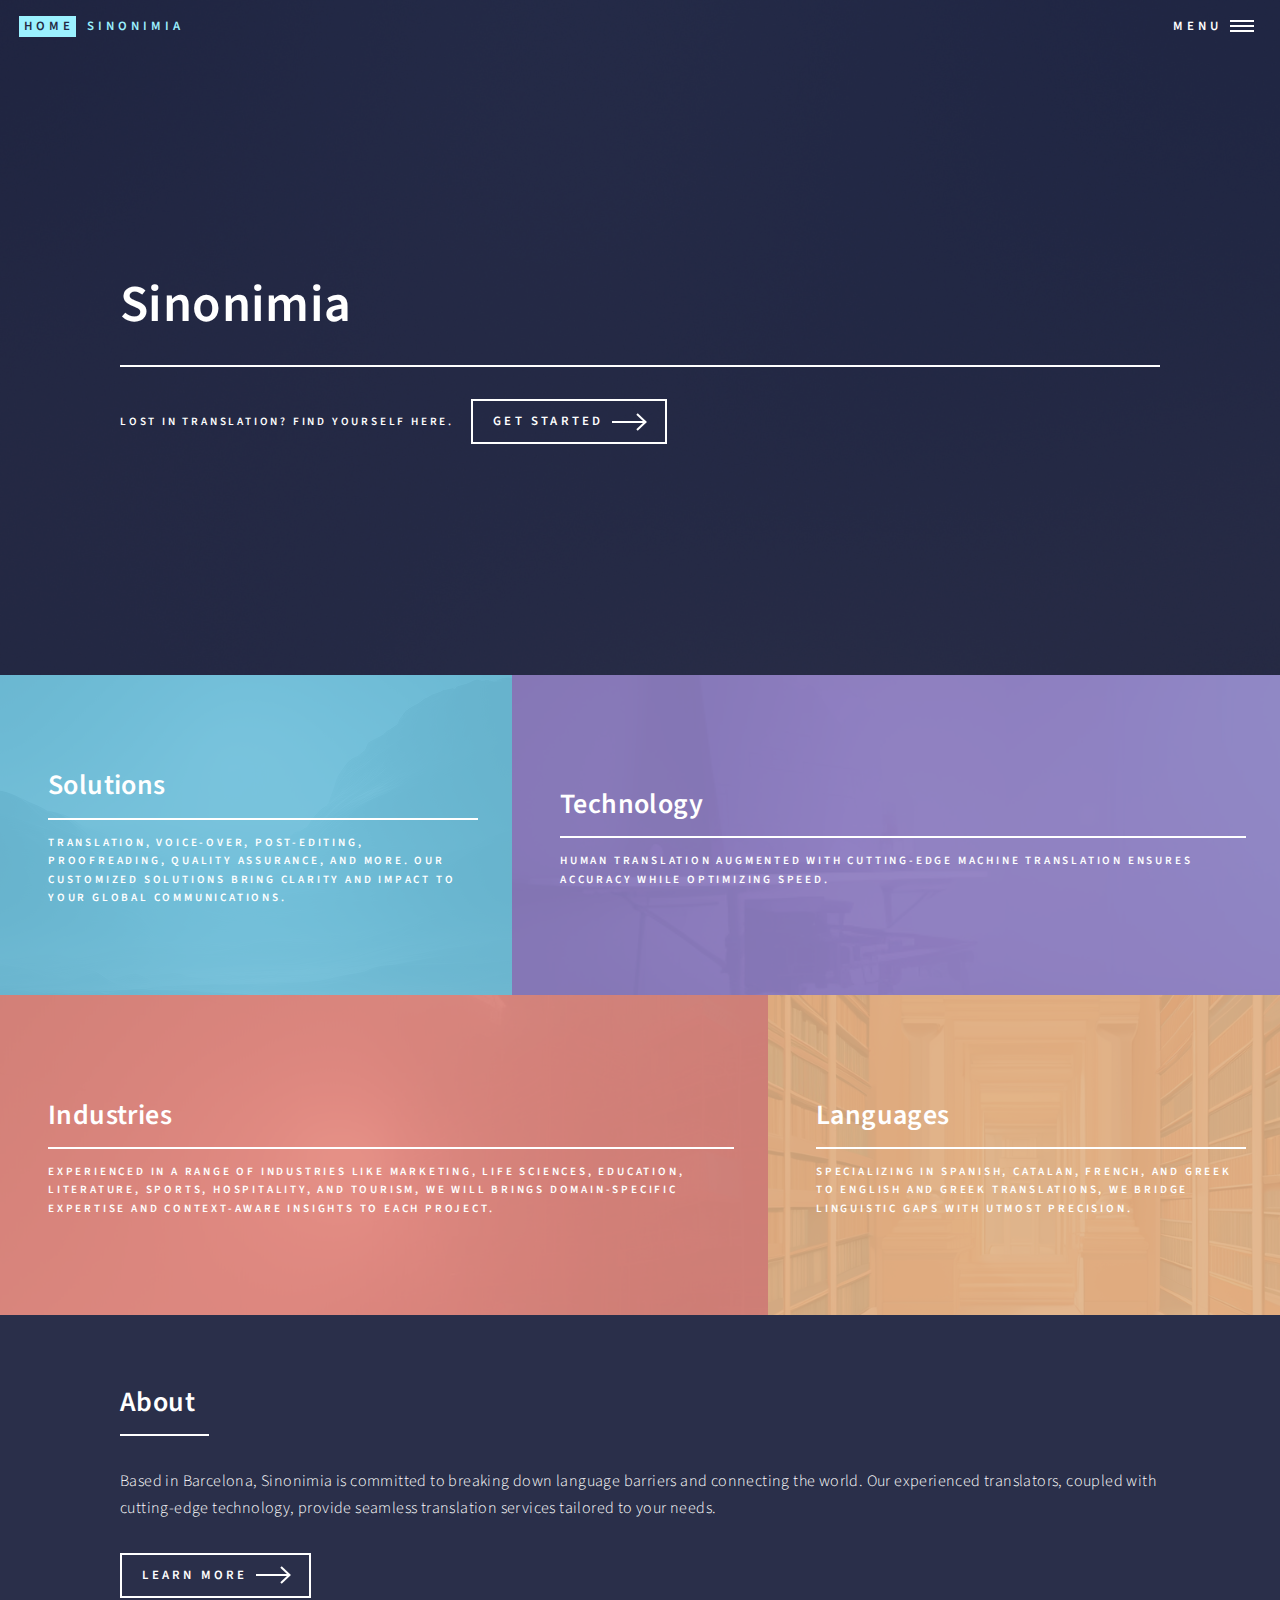
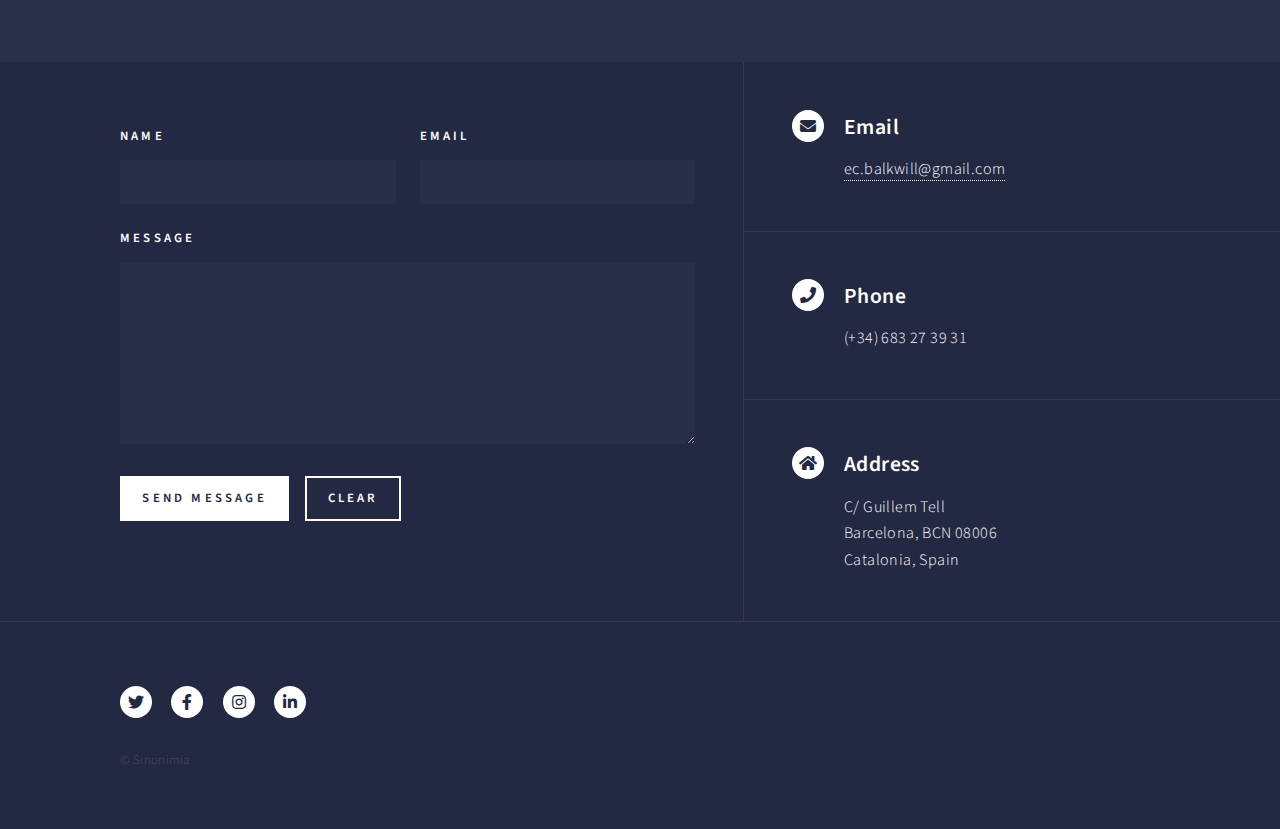
==== index.html @ f6725b4a "first commit" ====
<!DOCTYPE HTML>
<!--
	Forty by HTML5 UP
	html5up.net | @ajlkn
	Free for personal and commercial use under the CCA 3.0 license (html5up.net/license)
-->
<html>
	<head>
		<title>Sinonimia</title>
		<link rel="shortcut icon" href="images/icon.ico">
		<meta charset="utf-8" />
		<meta name="viewport" content="width=device-width, initial-scale=1, user-scalable=no" />
		<link rel="stylesheet" href="assets/css/main.css" />
		<noscript><link rel="stylesheet" href="assets/css/noscript.css" /></noscript>
	</head>
	<body class="is-preload">

		<!-- Wrapper -->
			<div id="wrapper">

				<!-- Header -->
					<header id="header" class="alt">
						<a href="index.html" class="logo"><strong>HOME</strong> <span>Sinonimia</span></a>
						<nav>
							<a href="#menu">Menu</a>
						</nav>
					</header>

				<!-- Menu -->
				<nav id="menu">
					<ul class="links">
						<li><a href="index.html">Home</a></li>
						<li><a href="landing.html">About</a></li>
						<li><a href="generic.html">Requests</a></li>
					<!--	<li><a href="elements.html">Elements</a></li>
					</ul>
					<ul class="actions stacked">
						<li><a href="#" class="button primary fit">Get Started</a></li>
						<li><a href="#" class="button fit">Log In</a></li>
					</ul> -->
				</nav>

				<!-- Banner -->
					<section id="banner" class="major">
						<div class="inner">
							<header class="major">
								<h1>Sinonimia</h1>
							</header>
							<div class="content">
								<p>Lost in Translation? Find Yourself Here.</p>
								<ul class="actions">
									<li><a href="#one" class="button next scrolly">Get Started</a></li>
								</ul>
							</div>
						</div>
					</section>

				<!-- Main -->
					<div id="main">

						<!-- One -->
							<section id="one" class="tiles">
								<article>
									<span class="image">
										<img src="images/solutions.jpg" alt="" />
									</span>
									<header class="major">
										<h3><a href="landing.html" class="link">Solutions</a></h3>
										<p>Translation, Voice-over, Post-editing, proofreading, quality assurance, and more. Our customized solutions bring clarity and impact to your global communications.</p>
									</header>
								</article>
								<article>
									<span class="image">
										<img src="images/technology.jpg" alt="" />
									</span>
									<header class="major">
										<h3><a href="landing.html" class="link">Technology</a></h3>
										<p>Human translation augmented with cutting-edge machine translation ensures accuracy while optimizing speed.</p>
									</header>
								</article>
								<article>
									<span class="image">
										<img src="images/industries.jpg" alt="" />
									</span>
									<header class="major">
										<h3><a href="landing.html" class="link">Industries</a></h3>
										<p>Experienced in a range of industries like marketing, life sciences, education, literature, sports, hospitality, and tourism, we will brings domain-specific expertise and context-aware insights to each project.</p>
									</header>
								</article>
								<article>
									<span class="image">
										<img src="images/languages.jpg" alt="" />
									</span>
									<header class="major">
										<h3><a href="landing.html" class="link">Languages</a></h3>
										<p>Specializing in Spanish, Catalan, French, and Greek to English and Greek translations, we bridge linguistic gaps with utmost precision.</p>
									</header>
								</article>
							</section>

						<!-- Two -->
							<section id="two">
								<div class="inner">
									<header class="major">
										<h2>About</h2>
									</header>
									<p>Based in Barcelona, Sinonimia is committed to breaking down language barriers and connecting the world. Our experienced translators, coupled with cutting-edge technology, provide seamless translation services tailored to your needs.</p>
									<ul class="actions">
										<li><a href="landing.html" class="button next">Learn more</a></li>
									</ul>
								</div>
							</section>

					</div>

				<!-- Contact -->
				
					<section id="contact">
						<div class="inner">
							<section>
								<form method="post" action="#", id="contactForm">
									<div class="fields">
										<div class="field half">
											<label for="name">Name</label>
											<input type="text" name="name" id="name" />
										</div>
										<div class="field half">
											<label for="email">Email</label>
											<input type="text" name="email" id="email" />
										</div>
										<div class="field">
											<label for="message">Message</label>
											<textarea name="message" id="message" rows="6"></textarea>
										</div>
									</div>
									<ul class="actions">
										<li><input type="submit" value="Send Message" class="primary" /></li>
										<li><input type="reset" value="Clear" /></li>
									</ul>
								</form>
							</section>
							<section class="split">
								<section>
									<div class="contact-method">
										<span class="icon solid alt fa-envelope"></span>
										<h3>Email</h3>
										<a href="#">ec.balkwill@gmail.com</a>
									</div>
								</section>
								<section>
									<div class="contact-method">
										<span class="icon solid alt fa-phone"></span>
										<h3>Phone</h3>
										<span>(+34) 683 27 39 31</span>
									</div>
								</section>
								<section>
									<div class="contact-method">
										<span class="icon solid alt fa-home"></span>
										<h3>Address</h3>
										<span>C/ Guillem Tell<br />
										Barcelona, BCN 08006<br />
										Catalonia, Spain</span>
									</div>
								</section>
							</section>
						</div>
					</section>

				<!-- Footer -->
					<footer id="footer">
						<div class="inner">
							<ul class="icons">
								<li><a href="https://twitter.com/SinonimiaGlobal" class="icon brands alt fa-twitter"><span class="label">Twitter</span></a></li>
								<li><a href="#" class="icon brands alt fa-facebook-f"><span class="label">Facebook</span></a></li>
								<li><a href="#" class="icon brands alt fa-instagram"><span class="label">Instagram</span></a></li>
								<li><a href="https://www.linkedin.com/company/sinonimia/" class="icon brands alt fa-linkedin-in"><span class="label">LinkedIn</span></a></li>
							</ul>
							<ul class="copyright">
								<li>&copy; Sinonimia</li>
							</ul>
						</div>
					</footer>

			</div>

		<!-- Scripts -->
			<script src="assets/js/jquery.min.js"></script>
			<script src="assets/js/jquery.scrolly.min.js"></script>
			<script src="assets/js/jquery.scrollex.min.js"></script>
			<script src="assets/js/browser.min.js"></script>
			<script src="assets/js/breakpoints.min.js"></script>
			<script src="assets/js/util.js"></script>
			<script src="assets/js/main.js"></script>
			<script>
				$(document).ready(function() {
					$('#contactForm').submit(function(e) {
						e.preventDefault();  // Prevent the form from actually submitting
						var name = $('#name').val();
						var email = $('#email').val();
						var message = $('#message').val();
						var mailtoLink = `mailto:your-email@example.com?subject=Message from ${name}&body=${message}`;
						window.location.href = mailtoLink;
					});
				});
			</script>
	</body>
</html>
---- assets/css/main.css ----
@import url(fontawesome-all.min.css);
@import url("https://fonts.googleapis.com/css?family=Source+Sans+Pro:300,300italic,600,600italic");

/*
	Forty by HTML5 UP
	html5up.net | @ajlkn
	Free for personal and commercial use under the CCA 3.0 license (html5up.net/license)
*/

html, body, div, span, applet, object,
iframe, h1, h2, h3, h4, h5, h6, p, blockquote,
pre, a, abbr, acronym, address, big, cite,
code, del, dfn, em, img, ins, kbd, q, s, samp,
small, strike, strong, sub, sup, tt, var, b,
u, i, center, dl, dt, dd, ol, ul, li, fieldset,
form, label, legend, table, caption, tbody,
tfoot, thead, tr, th, td, article, aside,
canvas, details, embed, figure, figcaption,
footer, header, hgroup, menu, nav, output, ruby,
section, summary, time, mark, audio, video {
	margin: 0;
	padding: 0;
	border: 0;
	font-size: 100%;
	font: inherit;
	vertical-align: baseline;}

article, aside, details, figcaption, figure,
footer, header, hgroup, menu, nav, section {
	display: block;}

body {
	line-height: 1;
}

ol, ul {
	list-style: none;
}

blockquote, q {
	quotes: none;
}

	blockquote:before, blockquote:after, q:before, q:after {
		content: '';
		content: none;
	}

table {
	border-collapse: collapse;
	border-spacing: 0;
}

body {
	-webkit-text-size-adjust: none;
}

mark {
	background-color: transparent;
	color: inherit;
}

input::-moz-focus-inner {
	border: 0;
	padding: 0;
}

input, select, textarea {
	-moz-appearance: none;
	-webkit-appearance: none;
	-ms-appearance: none;
	appearance: none;
}

/* Basic */

	@-ms-viewport {
		width: device-width;
	}

	body {
		-ms-overflow-style: scrollbar;
	}

	@media screen and (max-width: 480px) {

		html, body {
			min-width: 320px;
		}

	}

	html {
		box-sizing: border-box;
	}

	*, *:before, *:after {
		box-sizing: inherit;
	}

	body {
		background: #242943;
	}

		body.is-preload *, body.is-preload *:before, body.is-preload *:after {
			-moz-animation: none !important;
			-webkit-animation: none !important;
			-ms-animation: none !important;
			animation: none !important;
			-moz-transition: none !important;
			-webkit-transition: none !important;
			-ms-transition: none !important;
			transition: none !important;
		}

/* Type */

	body, input, select, textarea {
		color: #ffffff;
		font-family: "Source Sans Pro", Helvetica, sans-serif;
		font-size: 17pt;
		font-weight: 300;
		letter-spacing: 0.025em;
		line-height: 1.65;
	}

		@media screen and (max-width: 1680px) {

			body, input, select, textarea {
				font-size: 14pt;
			}

		}

		@media screen and (max-width: 1280px) {

			body, input, select, textarea {
				font-size: 12pt;
			}

		}

		@media screen and (max-width: 360px) {

			body, input, select, textarea {
				font-size: 11pt;
			}

		}

	a {
		-moz-transition: color 0.2s ease-in-out, border-bottom-color 0.2s ease-in-out;
		-webkit-transition: color 0.2s ease-in-out, border-bottom-color 0.2s ease-in-out;
		-ms-transition: color 0.2s ease-in-out, border-bottom-color 0.2s ease-in-out;
		transition: color 0.2s ease-in-out, border-bottom-color 0.2s ease-in-out;
		border-bottom: dotted 1px;
		color: inherit;
		text-decoration: none;
	}

		a:hover {
			border-bottom-color: transparent;
			color: #9bf1ff !important;
		}

		a:active {
			color: #53e3fb !important;
		}

	strong, b {
		color: #ffffff;
		font-weight: 600;
	}

	em, i {
		font-style: italic;
	}

	p {
		margin: 0 0 2em 0;
	}

	h1, h2, h3, h4, h5, h6 {
		color: #ffffff;
		font-weight: 600;
		line-height: 1.65;
		margin: 0 0 1em 0;
	}

		h1 a, h2 a, h3 a, h4 a, h5 a, h6 a {
			color: inherit;
			border-bottom: 0;
		}

	h1 {
		font-size: 2.5em;
	}

	h2 {
		font-size: 1.75em;
	}

	h3 {
		font-size: 1.35em;
	}

	h4 {
		font-size: 1.1em;
	}

	h5 {
		font-size: 0.9em;
	}

	h6 {
		font-size: 0.7em;
	}

	@media screen and (max-width: 736px) {

		h1 {
			font-size: 2em;
		}

		h2 {
			font-size: 1.5em;
		}

		h3 {
			font-size: 1.25em;
		}

	}

	sub {
		font-size: 0.8em;
		position: relative;
		top: 0.5em;
	}

	sup {
		font-size: 0.8em;
		position: relative;
		top: -0.5em;
	}

	blockquote {
		border-left: solid 4px rgba(212, 212, 255, 0.1);
		font-style: italic;
		margin: 0 0 2em 0;
		padding: 0.5em 0 0.5em 2em;
	}

	code {
		background: rgba(212, 212, 255, 0.035);
		font-family: "Courier New", monospace;
		font-size: 0.9em;
		margin: 0 0.25em;
		padding: 0.25em 0.65em;
	}

	pre {
		-webkit-overflow-scrolling: touch;
		font-family: "Courier New", monospace;
		font-size: 0.9em;
		margin: 0 0 2em 0;
	}

		pre code {
			display: block;
			line-height: 1.75;
			padding: 1em 1.5em;
			overflow-x: auto;
		}

	hr {
		border: 0;
		border-bottom: solid 1px rgba(212, 212, 255, 0.1);
		margin: 2em 0;
	}

		hr.major {
			margin: 3em 0;
		}

	.align-left {
		text-align: left;
	}

	.align-center {
		text-align: center;
	}

	.align-right {
		text-align: right;
	}

/* Row */

	.row {
		display: flex;
		flex-wrap: wrap;
		box-sizing: border-box;
		align-items: stretch;
	}

		.row > * {
			box-sizing: border-box;
		}

		.row.gtr-uniform > * > :last-child {
			margin-bottom: 0;
		}

		.row.aln-left {
			justify-content: flex-start;
		}

		.row.aln-center {
			justify-content: center;
		}

		.row.aln-right {
			justify-content: flex-end;
		}

		.row.aln-top {
			align-items: flex-start;
		}

		.row.aln-middle {
			align-items: center;
		}

		.row.aln-bottom {
			align-items: flex-end;
		}

		.row > .imp {
			order: -1;
		}

		.row > .col-1 {
			width: 8.33333%;
		}

		.row > .off-1 {
			margin-left: 8.33333%;
		}

		.row > .col-2 {
			width: 16.66667%;
		}

		.row > .off-2 {
			margin-left: 16.66667%;
		}

		.row > .col-3 {
			width: 25%;
		}

		.row > .off-3 {
			margin-left: 25%;
		}

		.row > .col-4 {
			width: 33.33333%;
		}

		.row > .off-4 {
			margin-left: 33.33333%;
		}

		.row > .col-5 {
			width: 41.66667%;
		}

		.row > .off-5 {
			margin-left: 41.66667%;
		}

		.row > .col-6 {
			width: 50%;
		}

		.row > .off-6 {
			margin-left: 50%;
		}

		.row > .col-7 {
			width: 58.33333%;
		}

		.row > .off-7 {
			margin-left: 58.33333%;
		}

		.row > .col-8 {
			width: 66.66667%;
		}

		.row > .off-8 {
			margin-left: 66.66667%;
		}

		.row > .col-9 {
			width: 75%;
		}

		.row > .off-9 {
			margin-left: 75%;
		}

		.row > .col-10 {
			width: 83.33333%;
		}

		.row > .off-10 {
			margin-left: 83.33333%;
		}

		.row > .col-11 {
			width: 91.66667%;
		}

		.row > .off-11 {
			margin-left: 91.66667%;
		}

		.row > .col-12 {
			width: 100%;
		}

		.row > .off-12 {
			margin-left: 100%;
		}

		.row.gtr-0 {
			margin-top: 0;
			margin-left: 0em;
		}

			.row.gtr-0 > * {
				padding: 0 0 0 0em;
			}

			.row.gtr-0.gtr-uniform {
				margin-top: 0em;
			}

				.row.gtr-0.gtr-uniform > * {
					padding-top: 0em;
				}

		.row.gtr-25 {
			margin-top: 0;
			margin-left: -0.5em;
		}

			.row.gtr-25 > * {
				padding: 0 0 0 0.5em;
			}

			.row.gtr-25.gtr-uniform {
				margin-top: -0.5em;
			}

				.row.gtr-25.gtr-uniform > * {
					padding-top: 0.5em;
				}

		.row.gtr-50 {
			margin-top: 0;
			margin-left: -1em;
		}

			.row.gtr-50 > * {
				padding: 0 0 0 1em;
			}

			.row.gtr-50.gtr-uniform {
				margin-top: -1em;
			}

				.row.gtr-50.gtr-uniform > * {
					padding-top: 1em;
				}

		.row {
			margin-top: 0;
			margin-left: -2em;
		}

			.row > * {
				padding: 0 0 0 2em;
			}

			.row.gtr-uniform {
				margin-top: -2em;
			}

				.row.gtr-uniform > * {
					padding-top: 2em;
				}

		.row.gtr-150 {
			margin-top: 0;
			margin-left: -3em;
		}

			.row.gtr-150 > * {
				padding: 0 0 0 3em;
			}

			.row.gtr-150.gtr-uniform {
				margin-top: -3em;
			}

				.row.gtr-150.gtr-uniform > * {
					padding-top: 3em;
				}

		.row.gtr-200 {
			margin-top: 0;
			margin-left: -4em;
		}

			.row.gtr-200 > * {
				padding: 0 0 0 4em;
			}

			.row.gtr-200.gtr-uniform {
				margin-top: -4em;
			}

				.row.gtr-200.gtr-uniform > * {
					padding-top: 4em;
				}

		@media screen and (max-width: 1680px) {

			.row {
				display: flex;
				flex-wrap: wrap;
				box-sizing: border-box;
				align-items: stretch;
			}

				.row > * {
					box-sizing: border-box;
				}

				.row.gtr-uniform > * > :last-child {
					margin-bottom: 0;
				}

				.row.aln-left {
					justify-content: flex-start;
				}

				.row.aln-center {
					justify-content: center;
				}

				.row.aln-right {
					justify-content: flex-end;
				}

				.row.aln-top {
					align-items: flex-start;
				}

				.row.aln-middle {
					align-items: center;
				}

				.row.aln-bottom {
					align-items: flex-end;
				}

				.row > .imp-xlarge {
					order: -1;
				}

				.row > .col-1-xlarge {
					width: 8.33333%;
				}

				.row > .off-1-xlarge {
					margin-left: 8.33333%;
				}

				.row > .col-2-xlarge {
					width: 16.66667%;
				}

				.row > .off-2-xlarge {
					margin-left: 16.66667%;
				}

				.row > .col-3-xlarge {
					width: 25%;
				}

				.row > .off-3-xlarge {
					margin-left: 25%;
				}

				.row > .col-4-xlarge {
					width: 33.33333%;
				}

				.row > .off-4-xlarge {
					margin-left: 33.33333%;
				}

				.row > .col-5-xlarge {
					width: 41.66667%;
				}

				.row > .off-5-xlarge {
					margin-left: 41.66667%;
				}

				.row > .col-6-xlarge {
					width: 50%;
				}

				.row > .off-6-xlarge {
					margin-left: 50%;
				}

				.row > .col-7-xlarge {
					width: 58.33333%;
				}

				.row > .off-7-xlarge {
					margin-left: 58.33333%;
				}

				.row > .col-8-xlarge {
					width: 66.66667%;
				}

				.row > .off-8-xlarge {
					margin-left: 66.66667%;
				}

				.row > .col-9-xlarge {
					width: 75%;
				}

				.row > .off-9-xlarge {
					margin-left: 75%;
				}

				.row > .col-10-xlarge {
					width: 83.33333%;
				}

				.row > .off-10-xlarge {
					margin-left: 83.33333%;
				}

				.row > .col-11-xlarge {
					width: 91.66667%;
				}

				.row > .off-11-xlarge {
					margin-left: 91.66667%;
				}

				.row > .col-12-xlarge {
					width: 100%;
				}

				.row > .off-12-xlarge {
					margin-left: 100%;
				}

				.row.gtr-0 {
					margin-top: 0;
					margin-left: 0em;
				}

					.row.gtr-0 > * {
						padding: 0 0 0 0em;
					}

					.row.gtr-0.gtr-uniform {
						margin-top: 0em;
					}

						.row.gtr-0.gtr-uniform > * {
							padding-top: 0em;
						}

				.row.gtr-25 {
					margin-top: 0;
					margin-left: -0.5em;
				}

					.row.gtr-25 > * {
						padding: 0 0 0 0.5em;
					}

					.row.gtr-25.gtr-uniform {
						margin-top: -0.5em;
					}

						.row.gtr-25.gtr-uniform > * {
							padding-top: 0.5em;
						}

				.row.gtr-50 {
					margin-top: 0;
					margin-left: -1em;
				}

					.row.gtr-50 > * {
						padding: 0 0 0 1em;
					}

					.row.gtr-50.gtr-uniform {
						margin-top: -1em;
					}

						.row.gtr-50.gtr-uniform > * {
							padding-top: 1em;
						}

				.row {
					margin-top: 0;
					margin-left: -2em;
				}

					.row > * {
						padding: 0 0 0 2em;
					}

					.row.gtr-uniform {
						margin-top: -2em;
					}

						.row.gtr-uniform > * {
							padding-top: 2em;
						}

				.row.gtr-150 {
					margin-top: 0;
					margin-left: -3em;
				}

					.row.gtr-150 > * {
						padding: 0 0 0 3em;
					}

					.row.gtr-150.gtr-uniform {
						margin-top: -3em;
					}

						.row.gtr-150.gtr-uniform > * {
							padding-top: 3em;
						}

				.row.gtr-200 {
					margin-top: 0;
					margin-left: -4em;
				}

					.row.gtr-200 > * {
						padding: 0 0 0 4em;
					}

					.row.gtr-200.gtr-uniform {
						margin-top: -4em;
					}

						.row.gtr-200.gtr-uniform > * {
							padding-top: 4em;
						}

		}

		@media screen and (max-width: 1280px) {

			.row {
				display: flex;
				flex-wrap: wrap;
				box-sizing: border-box;
				align-items: stretch;
			}

				.row > * {
					box-sizing: border-box;
				}

				.row.gtr-uniform > * > :last-child {
					margin-bottom: 0;
				}

				.row.aln-left {
					justify-content: flex-start;
				}

				.row.aln-center {
					justify-content: center;
				}

				.row.aln-right {
					justify-content: flex-end;
				}

				.row.aln-top {
					align-items: flex-start;
				}

				.row.aln-middle {
					align-items: center;
				}

				.row.aln-bottom {
					align-items: flex-end;
				}

				.row > .imp-large {
					order: -1;
				}

				.row > .col-1-large {
					width: 8.33333%;
				}

				.row > .off-1-large {
					margin-left: 8.33333%;
				}

				.row > .col-2-large {
					width: 16.66667%;
				}

				.row > .off-2-large {
					margin-left: 16.66667%;
				}

				.row > .col-3-large {
					width: 25%;
				}

				.row > .off-3-large {
					margin-left: 25%;
				}

				.row > .col-4-large {
					width: 33.33333%;
				}

				.row > .off-4-large {
					margin-left: 33.33333%;
				}

				.row > .col-5-large {
					width: 41.66667%;
				}

				.row > .off-5-large {
					margin-left: 41.66667%;
				}

				.row > .col-6-large {
					width: 50%;
				}

				.row > .off-6-large {
					margin-left: 50%;
				}

				.row > .col-7-large {
					width: 58.33333%;
				}

				.row > .off-7-large {
					margin-left: 58.33333%;
				}

				.row > .col-8-large {
					width: 66.66667%;
				}

				.row > .off-8-large {
					margin-left: 66.66667%;
				}

				.row > .col-9-large {
					width: 75%;
				}

				.row > .off-9-large {
					margin-left: 75%;
				}

				.row > .col-10-large {
					width: 83.33333%;
				}

				.row > .off-10-large {
					margin-left: 83.33333%;
				}

				.row > .col-11-large {
					width: 91.66667%;
				}

				.row > .off-11-large {
					margin-left: 91.66667%;
				}

				.row > .col-12-large {
					width: 100%;
				}

				.row > .off-12-large {
					margin-left: 100%;
				}

				.row.gtr-0 {
					margin-top: 0;
					margin-left: 0em;
				}

					.row.gtr-0 > * {
						padding: 0 0 0 0em;
					}

					.row.gtr-0.gtr-uniform {
						margin-top: 0em;
					}

						.row.gtr-0.gtr-uniform > * {
							padding-top: 0em;
						}

				.row.gtr-25 {
					margin-top: 0;
					margin-left: -0.375em;
				}

					.row.gtr-25 > * {
						padding: 0 0 0 0.375em;
					}

					.row.gtr-25.gtr-uniform {
						margin-top: -0.375em;
					}

						.row.gtr-25.gtr-uniform > * {
							padding-top: 0.375em;
						}

				.row.gtr-50 {
					margin-top: 0;
					margin-left: -0.75em;
				}

					.row.gtr-50 > * {
						padding: 0 0 0 0.75em;
					}

					.row.gtr-50.gtr-uniform {
						margin-top: -0.75em;
					}

						.row.gtr-50.gtr-uniform > * {
							padding-top: 0.75em;
						}

				.row {
					margin-top: 0;
					margin-left: -1.5em;
				}

					.row > * {
						padding: 0 0 0 1.5em;
					}

					.row.gtr-uniform {
						margin-top: -1.5em;
					}

						.row.gtr-uniform > * {
							padding-top: 1.5em;
						}

				.row.gtr-150 {
					margin-top: 0;
					margin-left: -2.25em;
				}

					.row.gtr-150 > * {
						padding: 0 0 0 2.25em;
					}

					.row.gtr-150.gtr-uniform {
						margin-top: -2.25em;
					}

						.row.gtr-150.gtr-uniform > * {
							padding-top: 2.25em;
						}

				.row.gtr-200 {
					margin-top: 0;
					margin-left: -3em;
				}

					.row.gtr-200 > * {
						padding: 0 0 0 3em;
					}

					.row.gtr-200.gtr-uniform {
						margin-top: -3em;
					}

						.row.gtr-200.gtr-uniform > * {
							padding-top: 3em;
						}

		}

		@media screen and (max-width: 980px) {

			.row {
				display: flex;
				flex-wrap: wrap;
				box-sizing: border-box;
				align-items: stretch;
			}

				.row > * {
					box-sizing: border-box;
				}

				.row.gtr-uniform > * > :last-child {
					margin-bottom: 0;
				}

				.row.aln-left {
					justify-content: flex-start;
				}

				.row.aln-center {
					justify-content: center;
				}

				.row.aln-right {
					justify-content: flex-end;
				}

				.row.aln-top {
					align-items: flex-start;
				}

				.row.aln-middle {
					align-items: center;
				}

				.row.aln-bottom {
					align-items: flex-end;
				}

				.row > .imp-medium {
					order: -1;
				}

				.row > .col-1-medium {
					width: 8.33333%;
				}

				.row > .off-1-medium {
					margin-left: 8.33333%;
				}

				.row > .col-2-medium {
					width: 16.66667%;
				}

				.row > .off-2-medium {
					margin-left: 16.66667%;
				}

				.row > .col-3-medium {
					width: 25%;
				}

				.row > .off-3-medium {
					margin-left: 25%;
				}

				.row > .col-4-medium {
					width: 33.33333%;
				}

				.row > .off-4-medium {
					margin-left: 33.33333%;
				}

				.row > .col-5-medium {
					width: 41.66667%;
				}

				.row > .off-5-medium {
					margin-left: 41.66667%;
				}

				.row > .col-6-medium {
					width: 50%;
				}

				.row > .off-6-medium {
					margin-left: 50%;
				}

				.row > .col-7-medium {
					width: 58.33333%;
				}

				.row > .off-7-medium {
					margin-left: 58.33333%;
				}

				.row > .col-8-medium {
					width: 66.66667%;
				}

				.row > .off-8-medium {
					margin-left: 66.66667%;
				}

				.row > .col-9-medium {
					width: 75%;
				}

				.row > .off-9-medium {
					margin-left: 75%;
				}

				.row > .col-10-medium {
					width: 83.33333%;
				}

				.row > .off-10-medium {
					margin-left: 83.33333%;
				}

				.row > .col-11-medium {
					width: 91.66667%;
				}

				.row > .off-11-medium {
					margin-left: 91.66667%;
				}

				.row > .col-12-medium {
					width: 100%;
				}

				.row > .off-12-medium {
					margin-left: 100%;
				}

				.row.gtr-0 {
					margin-top: 0;
					margin-left: 0em;
				}

					.row.gtr-0 > * {
						padding: 0 0 0 0em;
					}

					.row.gtr-0.gtr-uniform {
						margin-top: 0em;
					}

						.row.gtr-0.gtr-uniform > * {
							padding-top: 0em;
						}

				.row.gtr-25 {
					margin-top: 0;
					margin-left: -0.375em;
				}

					.row.gtr-25 > * {
						padding: 0 0 0 0.375em;
					}

					.row.gtr-25.gtr-uniform {
						margin-top: -0.375em;
					}

						.row.gtr-25.gtr-uniform > * {
							padding-top: 0.375em;
						}

				.row.gtr-50 {
					margin-top: 0;
					margin-left: -0.75em;
				}

					.row.gtr-50 > * {
						padding: 0 0 0 0.75em;
					}

					.row.gtr-50.gtr-uniform {
						margin-top: -0.75em;
					}

						.row.gtr-50.gtr-uniform > * {
							padding-top: 0.75em;
						}

				.row {
					margin-top: 0;
					margin-left: -1.5em;
				}

					.row > * {
						padding: 0 0 0 1.5em;
					}

					.row.gtr-uniform {
						margin-top: -1.5em;
					}

						.row.gtr-uniform > * {
							padding-top: 1.5em;
						}

				.row.gtr-150 {
					margin-top: 0;
					margin-left: -2.25em;
				}

					.row.gtr-150 > * {
						padding: 0 0 0 2.25em;
					}

					.row.gtr-150.gtr-uniform {
						margin-top: -2.25em;
					}

						.row.gtr-150.gtr-uniform > * {
							padding-top: 2.25em;
						}

				.row.gtr-200 {
					margin-top: 0;
					margin-left: -3em;
				}

					.row.gtr-200 > * {
						padding: 0 0 0 3em;
					}

					.row.gtr-200.gtr-uniform {
						margin-top: -3em;
					}

						.row.gtr-200.gtr-uniform > * {
							padding-top: 3em;
						}

		}

		@media screen and (max-width: 736px) {

			.row {
				display: flex;
				flex-wrap: wrap;
				box-sizing: border-box;
				align-items: stretch;
			}

				.row > * {
					box-sizing: border-box;
				}

				.row.gtr-uniform > * > :last-child {
					margin-bottom: 0;
				}

				.row.aln-left {
					justify-content: flex-start;
				}

				.row.aln-center {
					justify-content: center;
				}

				.row.aln-right {
					justify-content: flex-end;
				}

				.row.aln-top {
					align-items: flex-start;
				}

				.row.aln-middle {
					align-items: center;
				}

				.row.aln-bottom {
					align-items: flex-end;
				}

				.row > .imp-small {
					order: -1;
				}

				.row > .col-1-small {
					width: 8.33333%;
				}

				.row > .off-1-small {
					margin-left: 8.33333%;
				}

				.row > .col-2-small {
					width: 16.66667%;
				}

				.row > .off-2-small {
					margin-left: 16.66667%;
				}

				.row > .col-3-small {
					width: 25%;
				}

				.row > .off-3-small {
					margin-left: 25%;
				}

				.row > .col-4-small {
					width: 33.33333%;
				}

				.row > .off-4-small {
					margin-left: 33.33333%;
				}

				.row > .col-5-small {
					width: 41.66667%;
				}

				.row > .off-5-small {
					margin-left: 41.66667%;
				}

				.row > .col-6-small {
					width: 50%;
				}

				.row > .off-6-small {
					margin-left: 50%;
				}

				.row > .col-7-small {
					width: 58.33333%;
				}

				.row > .off-7-small {
					margin-left: 58.33333%;
				}

				.row > .col-8-small {
					width: 66.66667%;
				}

				.row > .off-8-small {
					margin-left: 66.66667%;
				}

				.row > .col-9-small {
					width: 75%;
				}

				.row > .off-9-small {
					margin-left: 75%;
				}

				.row > .col-10-small {
					width: 83.33333%;
				}

				.row > .off-10-small {
					margin-left: 83.33333%;
				}

				.row > .col-11-small {
					width: 91.66667%;
				}

				.row > .off-11-small {
					margin-left: 91.66667%;
				}

				.row > .col-12-small {
					width: 100%;
				}

				.row > .off-12-small {
					margin-left: 100%;
				}

				.row.gtr-0 {
					margin-top: 0;
					margin-left: 0em;
				}

					.row.gtr-0 > * {
						padding: 0 0 0 0em;
					}

					.row.gtr-0.gtr-uniform {
						margin-top: 0em;
					}

						.row.gtr-0.gtr-uniform > * {
							padding-top: 0em;
						}

				.row.gtr-25 {
					margin-top: 0;
					margin-left: -0.3125em;
				}

					.row.gtr-25 > * {
						padding: 0 0 0 0.3125em;
					}

					.row.gtr-25.gtr-uniform {
						margin-top: -0.3125em;
					}

						.row.gtr-25.gtr-uniform > * {
							padding-top: 0.3125em;
						}

				.row.gtr-50 {
					margin-top: 0;
					margin-left: -0.625em;
				}

					.row.gtr-50 > * {
						padding: 0 0 0 0.625em;
					}

					.row.gtr-50.gtr-uniform {
						margin-top: -0.625em;
					}

						.row.gtr-50.gtr-uniform > * {
							padding-top: 0.625em;
						}

				.row {
					margin-top: 0;
					margin-left: -1.25em;
				}

					.row > * {
						padding: 0 0 0 1.25em;
					}

					.row.gtr-uniform {
						margin-top: -1.25em;
					}

						.row.gtr-uniform > * {
							padding-top: 1.25em;
						}

				.row.gtr-150 {
					margin-top: 0;
					margin-left: -1.875em;
				}

					.row.gtr-150 > * {
						padding: 0 0 0 1.875em;
					}

					.row.gtr-150.gtr-uniform {
						margin-top: -1.875em;
					}

						.row.gtr-150.gtr-uniform > * {
							padding-top: 1.875em;
						}

				.row.gtr-200 {
					margin-top: 0;
					margin-left: -2.5em;
				}

					.row.gtr-200 > * {
						padding: 0 0 0 2.5em;
					}

					.row.gtr-200.gtr-uniform {
						margin-top: -2.5em;
					}

						.row.gtr-200.gtr-uniform > * {
							padding-top: 2.5em;
						}

		}

		@media screen and (max-width: 480px) {

			.row {
				display: flex;
				flex-wrap: wrap;
				box-sizing: border-box;
				align-items: stretch;
			}

				.row > * {
					box-sizing: border-box;
				}

				.row.gtr-uniform > * > :last-child {
					margin-bottom: 0;
				}

				.row.aln-left {
					justify-content: flex-start;
				}

				.row.aln-center {
					justify-content: center;
				}

				.row.aln-right {
					justify-content: flex-end;
				}

				.row.aln-top {
					align-items: flex-start;
				}

				.row.aln-middle {
					align-items: center;
				}

				.row.aln-bottom {
					align-items: flex-end;
				}

				.row > .imp-xsmall {
					order: -1;
				}

				.row > .col-1-xsmall {
					width: 8.33333%;
				}

				.row > .off-1-xsmall {
					margin-left: 8.33333%;
				}

				.row > .col-2-xsmall {
					width: 16.66667%;
				}

				.row > .off-2-xsmall {
					margin-left: 16.66667%;
				}

				.row > .col-3-xsmall {
					width: 25%;
				}

				.row > .off-3-xsmall {
					margin-left: 25%;
				}

				.row > .col-4-xsmall {
					width: 33.33333%;
				}

				.row > .off-4-xsmall {
					margin-left: 33.33333%;
				}

				.row > .col-5-xsmall {
					width: 41.66667%;
				}

				.row > .off-5-xsmall {
					margin-left: 41.66667%;
				}

				.row > .col-6-xsmall {
					width: 50%;
				}

				.row > .off-6-xsmall {
					margin-left: 50%;
				}

				.row > .col-7-xsmall {
					width: 58.33333%;
				}

				.row > .off-7-xsmall {
					margin-left: 58.33333%;
				}

				.row > .col-8-xsmall {
					width: 66.66667%;
				}

				.row > .off-8-xsmall {
					margin-left: 66.66667%;
				}

				.row > .col-9-xsmall {
					width: 75%;
				}

				.row > .off-9-xsmall {
					margin-left: 75%;
				}

				.row > .col-10-xsmall {
					width: 83.33333%;
				}

				.row > .off-10-xsmall {
					margin-left: 83.33333%;
				}

				.row > .col-11-xsmall {
					width: 91.66667%;
				}

				.row > .off-11-xsmall {
					margin-left: 91.66667%;
				}

				.row > .col-12-xsmall {
					width: 100%;
				}

				.row > .off-12-xsmall {
					margin-left: 100%;
				}

				.row.gtr-0 {
					margin-top: 0;
					margin-left: 0em;
				}

					.row.gtr-0 > * {
						padding: 0 0 0 0em;
					}

					.row.gtr-0.gtr-uniform {
						margin-top: 0em;
					}

						.row.gtr-0.gtr-uniform > * {
							padding-top: 0em;
						}

				.row.gtr-25 {
					margin-top: 0;
					margin-left: -0.3125em;
				}

					.row.gtr-25 > * {
						padding: 0 0 0 0.3125em;
					}

					.row.gtr-25.gtr-uniform {
						margin-top: -0.3125em;
					}

						.row.gtr-25.gtr-uniform > * {
							padding-top: 0.3125em;
						}

				.row.gtr-50 {
					margin-top: 0;
					margin-left: -0.625em;
				}

					.row.gtr-50 > * {
						padding: 0 0 0 0.625em;
					}

					.row.gtr-50.gtr-uniform {
						margin-top: -0.625em;
					}

						.row.gtr-50.gtr-uniform > * {
							padding-top: 0.625em;
						}

				.row {
					margin-top: 0;
					margin-left: -1.25em;
				}

					.row > * {
						padding: 0 0 0 1.25em;
					}

					.row.gtr-uniform {
						margin-top: -1.25em;
					}

						.row.gtr-uniform > * {
							padding-top: 1.25em;
						}

				.row.gtr-150 {
					margin-top: 0;
					margin-left: -1.875em;
				}

					.row.gtr-150 > * {
						padding: 0 0 0 1.875em;
					}

					.row.gtr-150.gtr-uniform {
						margin-top: -1.875em;
					}

						.row.gtr-150.gtr-uniform > * {
							padding-top: 1.875em;
						}

				.row.gtr-200 {
					margin-top: 0;
					margin-left: -2.5em;
				}

					.row.gtr-200 > * {
						padding: 0 0 0 2.5em;
					}

					.row.gtr-200.gtr-uniform {
						margin-top: -2.5em;
					}

						.row.gtr-200.gtr-uniform > * {
							padding-top: 2.5em;
						}

		}

/* Section/Article */

	section.special, article.special {
		text-align: center;
	}

	header.major {
		width: -moz-max-content;
		width: -webkit-max-content;
		width: -ms-max-content;
		width: max-content;
		margin-bottom: 2em;
	}

		header.major > :first-child {
			margin-bottom: 0;
			width: calc(100% + 0.5em);
		}

			header.major > :first-child:after {
				content: '';
				background-color: #ffffff;
				display: block;
				height: 2px;
				margin: 0.325em 0 0.5em 0;
				width: 100%;
			}

		header.major > p {
			font-size: 0.7em;
			font-weight: 600;
			letter-spacing: 0.25em;
			margin-bottom: 0;
			text-transform: uppercase;
		}

		body.is-ie header.major > :first-child:after {
			max-width: 9em;
		}

		body.is-ie header.major > h1:after {
			max-width: 100% !important;
		}

	@media screen and (max-width: 736px) {

		header.major > p br {
			display: none;
		}

	}

/* Form */

	form {
		margin: 0 0 2em 0;
	}

		form > :last-child {
			margin-bottom: 0;
		}

		form > .fields {
			display: -moz-flex;
			display: -webkit-flex;
			display: -ms-flex;
			display: flex;
			-moz-flex-wrap: wrap;
			-webkit-flex-wrap: wrap;
			-ms-flex-wrap: wrap;
			flex-wrap: wrap;
			width: calc(100% + 3em);
			margin: -1.5em 0 2em -1.5em;
		}

			form > .fields > .field {
				-moz-flex-grow: 0;
				-webkit-flex-grow: 0;
				-ms-flex-grow: 0;
				flex-grow: 0;
				-moz-flex-shrink: 0;
				-webkit-flex-shrink: 0;
				-ms-flex-shrink: 0;
				flex-shrink: 0;
				padding: 1.5em 0 0 1.5em;
				width: calc(100% - 1.5em);
			}

				form > .fields > .field.half {
					width: calc(50% - 0.75em);
				}

				form > .fields > .field.third {
					width: calc(100%/3 - 0.5em);
				}

				form > .fields > .field.quarter {
					width: calc(25% - 0.375em);
				}

		@media screen and (max-width: 480px) {

			form > .fields {
				width: calc(100% + 3em);
				margin: -1.5em 0 2em -1.5em;
			}

				form > .fields > .field {
					padding: 1.5em 0 0 1.5em;
					width: calc(100% - 1.5em);
				}

					form > .fields > .field.half {
						width: calc(100% - 1.5em);
					}

					form > .fields > .field.third {
						width: calc(100% - 1.5em);
					}

					form > .fields > .field.quarter {
						width: calc(100% - 1.5em);
					}

		}

	label {
		color: #ffffff;
		display: block;
		font-size: 0.8em;
		font-weight: 600;
		letter-spacing: 0.25em;
		margin: 0 0 1em 0;
		text-transform: uppercase;
	}

	input[type="text"],
	input[type="password"],
	input[type="email"],
	input[type="tel"],
	input[type="search"],
	input[type="url"],
	select,
	textarea {
		-moz-appearance: none;
		-webkit-appearance: none;
		-ms-appearance: none;
		appearance: none;
		background: rgba(212, 212, 255, 0.035);
		border: none;
		border-radius: 0;
		color: inherit;
		display: block;
		outline: 0;
		padding: 0 1em;
		text-decoration: none;
		width: 100%;
	}

		input[type="text"]:invalid,
		input[type="password"]:invalid,
		input[type="email"]:invalid,
		input[type="tel"]:invalid,
		input[type="search"]:invalid,
		input[type="url"]:invalid,
		select:invalid,
		textarea:invalid {
			box-shadow: none;
		}

		input[type="text"]:focus,
		input[type="password"]:focus,
		input[type="email"]:focus,
		input[type="tel"]:focus,
		input[type="search"]:focus,
		input[type="url"]:focus,
		select:focus,
		textarea:focus {
			border-color: #9bf1ff;
			box-shadow: 0 0 0 2px #9bf1ff;
		}

	select {
		background-image: url("data:image/svg+xml;charset=utf8,%3Csvg xmlns='http://www.w3.org/2000/svg' width='40' height='40' preserveAspectRatio='none' viewBox='0 0 40 40'%3E%3Cpath d='M9.4,12.3l10.4,10.4l10.4-10.4c0.2-0.2,0.5-0.4,0.9-0.4c0.3,0,0.6,0.1,0.9,0.4l3.3,3.3c0.2,0.2,0.4,0.5,0.4,0.9 c0,0.4-0.1,0.6-0.4,0.9L20.7,31.9c-0.2,0.2-0.5,0.4-0.9,0.4c-0.3,0-0.6-0.1-0.9-0.4L4.3,17.3c-0.2-0.2-0.4-0.5-0.4-0.9 c0-0.4,0.1-0.6,0.4-0.9l3.3-3.3c0.2-0.2,0.5-0.4,0.9-0.4S9.1,12.1,9.4,12.3z' fill='rgba(212, 212, 255, 0.1)' /%3E%3C/svg%3E");
		background-size: 1.25rem;
		background-repeat: no-repeat;
		background-position: calc(100% - 1rem) center;
		height: 2.75em;
		padding-right: 2.75em;
		text-overflow: ellipsis;
	}

		select option {
			color: #ffffff;
			background: #242943;
		}

		select:focus::-ms-value {
			background-color: transparent;
		}

		select::-ms-expand {
			display: none;
		}

	input[type="text"],
	input[type="password"],
	input[type="email"],
	input[type="tel"],
	input[type="search"],
	input[type="url"],
	select {
		height: 2.75em;
	}

	textarea {
		padding: 0.75em 1em;
	}

	input[type="checkbox"],
	input[type="radio"] {
		-moz-appearance: none;
		-webkit-appearance: none;
		-ms-appearance: none;
		appearance: none;
		display: block;
		float: left;
		margin-right: -2em;
		opacity: 0;
		width: 1em;
		z-index: -1;
	}

		input[type="checkbox"] + label,
		input[type="radio"] + label {
			text-decoration: none;
			color: #ffffff;
			cursor: pointer;
			display: inline-block;
			font-weight: 300;
			padding-left: 2.65em;
			padding-right: 0.75em;
			position: relative;
		}

			input[type="checkbox"] + label:before,
			input[type="radio"] + label:before {
				-moz-osx-font-smoothing: grayscale;
				-webkit-font-smoothing: antialiased;
				display: inline-block;
				font-style: normal;
				font-variant: normal;
				text-rendering: auto;
				line-height: 1;
				text-transform: none !important;
				font-family: 'Font Awesome 5 Free';
				font-weight: 900;
			}

			input[type="checkbox"] + label:before,
			input[type="radio"] + label:before {
				background: rgba(212, 212, 255, 0.035);
				content: '';
				display: inline-block;
				font-size: 0.8em;
				height: 2.0625em;
				left: 0;
				letter-spacing: 0;
				line-height: 2.0625em;
				position: absolute;
				text-align: center;
				top: 0;
				width: 2.0625em;
			}

		input[type="checkbox"]:checked + label:before,
		input[type="radio"]:checked + label:before {
			background: #ffffff;
			border-color: #9bf1ff;
			content: '\f00c';
			color: #242943;
		}

		input[type="checkbox"]:focus + label:before,
		input[type="radio"]:focus + label:before {
			box-shadow: 0 0 0 2px #9bf1ff;
		}

	input[type="radio"] + label:before {
		border-radius: 100%;
	}

	::-webkit-input-placeholder {
		color: rgba(244, 244, 255, 0.2) !important;
		opacity: 1.0;
	}

	:-moz-placeholder {
		color: rgba(244, 244, 255, 0.2) !important;
		opacity: 1.0;
	}

	::-moz-placeholder {
		color: rgba(244, 244, 255, 0.2) !important;
		opacity: 1.0;
	}

	:-ms-input-placeholder {
		color: rgba(244, 244, 255, 0.2) !important;
		opacity: 1.0;
	}

/* Box */

	.box {
		border: solid 1px rgba(212, 212, 255, 0.1);
		margin-bottom: 2em;
		padding: 1.5em;
	}

		.box > :last-child,
		.box > :last-child > :last-child,
		.box > :last-child > :last-child > :last-child {
			margin-bottom: 0;
		}

		.box.alt {
			border: 0;
			border-radius: 0;
			padding: 0;
		}

/* Icon */

	.icon {
		text-decoration: none;
		border-bottom: none;
		position: relative;
	}

		.icon:before {
			-moz-osx-font-smoothing: grayscale;
			-webkit-font-smoothing: antialiased;
			display: inline-block;
			font-style: normal;
			font-variant: normal;
			text-rendering: auto;
			line-height: 1;
			text-transform: none !important;
			font-family: 'Font Awesome 5 Free';
			font-weight: 400;
		}

		.icon > .label {
			display: none;
		}

		.icon:before {
			line-height: inherit;
		}

		.icon.solid:before {
			font-weight: 900;
		}

		.icon.brands:before {
			font-family: 'Font Awesome 5 Brands';
		}

		.icon.alt:before {
			background-color: #ffffff;
			border-radius: 100%;
			color: #242943;
			display: inline-block;
			height: 2em;
			line-height: 2em;
			text-align: center;
			width: 2em;
		}

	a.icon.alt:before {
		-moz-transition: background-color 0.2s ease-in-out;
		-webkit-transition: background-color 0.2s ease-in-out;
		-ms-transition: background-color 0.2s ease-in-out;
		transition: background-color 0.2s ease-in-out;
	}

	a.icon.alt:hover:before {
		background-color: #6fc3df;
	}

	a.icon.alt:active:before {
		background-color: #37a6cb;
	}

/* Image */

	.image {
		border: 0;
		display: inline-block;
		position: relative;
	}

		.image img {
			display: block;
		}

		.image.left, .image.right {
			max-width: 30%;
		}

			.image.left img, .image.right img {
				width: 100%;
			}

		.image.left {
			float: left;
			margin: 0 1.5em 1.25em 0;
			top: 0.25em;
		}

		.image.right {
			float: right;
			margin: 0 0 1.25em 1.5em;
			top: 0.25em;
		}

		.image.fit {
			display: block;
			margin: 0 0 2em 0;
			width: 100%;
		}

			.image.fit img {
				width: 100%;
			}

		.image.main {
			display: block;
			margin: 2.5em 0;
			width: 100%;
		}

			.image.main img {
				width: 100%;
			}

			@media screen and (max-width: 736px) {

				.image.main {
					margin: 1.5em 0;
				}

			}

/* List */

	ol {
		list-style: decimal;
		margin: 0 0 2em 0;
		padding-left: 1.25em;
	}

		ol li {
			padding-left: 0.25em;
		}

	ul {
		list-style: disc;
		margin: 0 0 2em 0;
		padding-left: 1em;
	}

		ul li {
			padding-left: 0.5em;
		}

		ul.alt {
			list-style: none;
			padding-left: 0;
		}

			ul.alt li {
				border-top: solid 1px rgba(212, 212, 255, 0.1);
				padding: 0.5em 0;
			}

				ul.alt li:first-child {
					border-top: 0;
					padding-top: 0;
				}

	dl {
		margin: 0 0 2em 0;
	}

		dl dt {
			display: block;
			font-weight: 600;
			margin: 0 0 1em 0;
		}

		dl dd {
			margin-left: 2em;
		}

/* Actions */

	ul.actions {
		display: -moz-flex;
		display: -webkit-flex;
		display: -ms-flex;
		display: flex;
		cursor: default;
		list-style: none;
		margin-left: -1em;
		padding-left: 0;
	}

		ul.actions li {
			padding: 0 0 0 1em;
			vertical-align: middle;
		}

		ul.actions.special {
			-moz-justify-content: center;
			-webkit-justify-content: center;
			-ms-justify-content: center;
			justify-content: center;
			width: 100%;
			margin-left: 0;
		}

			ul.actions.special li:first-child {
				padding-left: 0;
			}

		ul.actions.stacked {
			-moz-flex-direction: column;
			-webkit-flex-direction: column;
			-ms-flex-direction: column;
			flex-direction: column;
			margin-left: 0;
		}

			ul.actions.stacked li {
				padding: 1.3em 0 0 0;
			}

				ul.actions.stacked li:first-child {
					padding-top: 0;
				}

		ul.actions.fit {
			width: calc(100% + 1em);
		}

			ul.actions.fit li {
				-moz-flex-grow: 1;
				-webkit-flex-grow: 1;
				-ms-flex-grow: 1;
				flex-grow: 1;
				-moz-flex-shrink: 1;
				-webkit-flex-shrink: 1;
				-ms-flex-shrink: 1;
				flex-shrink: 1;
				width: 100%;
			}

				ul.actions.fit li > * {
					width: 100%;
				}

			ul.actions.fit.stacked {
				width: 100%;
			}

/* Icons */

	ul.icons {
		cursor: default;
		list-style: none;
		padding-left: 0;
	}

		ul.icons li {
			display: inline-block;
			padding: 0 1em 0 0;
		}

			ul.icons li:last-child {
				padding-right: 0;
			}

		@media screen and (max-width: 736px) {

			ul.icons li {
				padding: 0 0.75em 0 0;
			}

		}

/* Pagination */

	ul.pagination {
		cursor: default;
		list-style: none;
		padding-left: 0;
	}

		ul.pagination li {
			display: inline-block;
			padding-left: 0;
			vertical-align: middle;
		}

			ul.pagination li > .page {
				-moz-transition: background-color 0.2s ease-in-out, color 0.2s ease-in-out;
				-webkit-transition: background-color 0.2s ease-in-out, color 0.2s ease-in-out;
				-ms-transition: background-color 0.2s ease-in-out, color 0.2s ease-in-out;
				transition: background-color 0.2s ease-in-out, color 0.2s ease-in-out;
				border-bottom: 0;
				display: inline-block;
				font-size: 0.8em;
				font-weight: 600;
				height: 1.5em;
				line-height: 1.5em;
				margin: 0 0.125em;
				min-width: 1.5em;
				padding: 0 0.5em;
				text-align: center;
			}

				ul.pagination li > .page.active {
					background-color: #ffffff;
					color: #242943;
				}

					ul.pagination li > .page.active:hover {
						background-color: #9bf1ff;
						color: #242943 !important;
					}

					ul.pagination li > .page.active:active {
						background-color: #53e3fb;
					}

			ul.pagination li:first-child {
				padding-right: 0.75em;
			}

			ul.pagination li:last-child {
				padding-left: 0.75em;
			}

		@media screen and (max-width: 480px) {

			ul.pagination li:nth-child(n+2):nth-last-child(n+2) {
				display: none;
			}

			ul.pagination li:first-child {
				padding-right: 0;
			}

		}

/* Table */

	.table-wrapper {
		-webkit-overflow-scrolling: touch;
		overflow-x: auto;
	}

	table {
		margin: 0 0 2em 0;
		width: 100%;
	}

		table tbody tr {
			border: solid 1px rgba(212, 212, 255, 0.1);
			border-left: 0;
			border-right: 0;
		}

			table tbody tr:nth-child(2n + 1) {
				background-color: rgba(212, 212, 255, 0.035);
			}

		table td {
			padding: 0.75em 0.75em;
		}

		table th {
			color: #ffffff;
			font-size: 0.9em;
			font-weight: 600;
			padding: 0 0.75em 0.75em 0.75em;
			text-align: left;
		}

		table thead {
			border-bottom: solid 2px rgba(212, 212, 255, 0.1);
		}

		table tfoot {
			border-top: solid 2px rgba(212, 212, 255, 0.1);
		}

		table.alt {
			border-collapse: separate;
		}

			table.alt tbody tr td {
				border: solid 1px rgba(212, 212, 255, 0.1);
				border-left-width: 0;
				border-top-width: 0;
			}

				table.alt tbody tr td:first-child {
					border-left-width: 1px;
				}

			table.alt tbody tr:first-child td {
				border-top-width: 1px;
			}

			table.alt thead {
				border-bottom: 0;
			}

			table.alt tfoot {
				border-top: 0;
			}

/* Button */

	input[type="submit"],
	input[type="reset"],
	input[type="button"],
	button,
	.button {
		-moz-appearance: none;
		-webkit-appearance: none;
		-ms-appearance: none;
		appearance: none;
		-moz-transition: background-color 0.2s ease-in-out, box-shadow 0.2s ease-in-out, color 0.2s ease-in-out;
		-webkit-transition: background-color 0.2s ease-in-out, box-shadow 0.2s ease-in-out, color 0.2s ease-in-out;
		-ms-transition: background-color 0.2s ease-in-out, box-shadow 0.2s ease-in-out, color 0.2s ease-in-out;
		transition: background-color 0.2s ease-in-out, box-shadow 0.2s ease-in-out, color 0.2s ease-in-out;
		background-color: transparent;
		border: 0;
		border-radius: 0;
		box-shadow: inset 0 0 0 2px #ffffff;
		color: #ffffff;
		cursor: pointer;
		display: inline-block;
		font-size: 0.8em;
		font-weight: 600;
		height: 3.5em;
		letter-spacing: 0.25em;
		line-height: 3.5em;
		padding: 0 1.75em;
		text-align: center;
		text-decoration: none;
		text-transform: uppercase;
		white-space: nowrap;
	}

		input[type="submit"]:hover, input[type="submit"]:active,
		input[type="reset"]:hover,
		input[type="reset"]:active,
		input[type="button"]:hover,
		input[type="button"]:active,
		button:hover,
		button:active,
		.button:hover,
		.button:active {
			box-shadow: inset 0 0 0 2px #9bf1ff;
			color: #9bf1ff;
		}

		input[type="submit"]:active,
		input[type="reset"]:active,
		input[type="button"]:active,
		button:active,
		.button:active {
			background-color: rgba(155, 241, 255, 0.1);
			box-shadow: inset 0 0 0 2px #53e3fb;
			color: #53e3fb;
		}

		input[type="submit"].icon:before,
		input[type="reset"].icon:before,
		input[type="button"].icon:before,
		button.icon:before,
		.button.icon:before {
			margin-right: 0.5em;
		}

		input[type="submit"].fit,
		input[type="reset"].fit,
		input[type="button"].fit,
		button.fit,
		.button.fit {
			width: 100%;
		}

		input[type="submit"].small,
		input[type="reset"].small,
		input[type="button"].small,
		button.small,
		.button.small {
			font-size: 0.6em;
		}

		input[type="submit"].large,
		input[type="reset"].large,
		input[type="button"].large,
		button.large,
		.button.large {
			font-size: 1.25em;
			height: 3em;
			line-height: 3em;
		}

		input[type="submit"].next,
		input[type="reset"].next,
		input[type="button"].next,
		button.next,
		.button.next {
			padding-right: 4.5em;
			position: relative;
		}

			input[type="submit"].next:before, input[type="submit"].next:after,
			input[type="reset"].next:before,
			input[type="reset"].next:after,
			input[type="button"].next:before,
			input[type="button"].next:after,
			button.next:before,
			button.next:after,
			.button.next:before,
			.button.next:after {
				-moz-transition: opacity 0.2s ease-in-out;
				-webkit-transition: opacity 0.2s ease-in-out;
				-ms-transition: opacity 0.2s ease-in-out;
				transition: opacity 0.2s ease-in-out;
				background-position: center right;
				background-repeat: no-repeat;
				background-size: 36px 24px;
				content: '';
				display: block;
				height: 100%;
				position: absolute;
				right: 1.5em;
				top: 0;
				vertical-align: middle;
				width: 36px;
			}

			input[type="submit"].next:before,
			input[type="reset"].next:before,
			input[type="button"].next:before,
			button.next:before,
			.button.next:before {
				background-image: url("data:image/svg+xml;charset=utf8,%3Csvg xmlns='http://www.w3.org/2000/svg' xmlns:xlink='http://www.w3.org/1999/xlink' width='36px' height='24px' viewBox='0 0 36 24' zoomAndPan='disable'%3E%3Cstyle%3Eline %7B stroke: %23ffffff%3B stroke-width: 2px%3B %7D%3C/style%3E%3Cline x1='0' y1='12' x2='34' y2='12' /%3E%3Cline x1='25' y1='4' x2='34' y2='12.5' /%3E%3Cline x1='25' y1='20' x2='34' y2='11.5' /%3E%3C/svg%3E");
			}

			input[type="submit"].next:after,
			input[type="reset"].next:after,
			input[type="button"].next:after,
			button.next:after,
			.button.next:after {
				background-image: url("data:image/svg+xml;charset=utf8,%3Csvg xmlns='http://www.w3.org/2000/svg' xmlns:xlink='http://www.w3.org/1999/xlink' width='36px' height='24px' viewBox='0 0 36 24' zoomAndPan='disable'%3E%3Cstyle%3Eline %7B stroke: %239bf1ff%3B stroke-width: 2px%3B %7D%3C/style%3E%3Cline x1='0' y1='12' x2='34' y2='12' /%3E%3Cline x1='25' y1='4' x2='34' y2='12.5' /%3E%3Cline x1='25' y1='20' x2='34' y2='11.5' /%3E%3C/svg%3E");
				opacity: 0;
				z-index: 1;
			}

			input[type="submit"].next:hover:after, input[type="submit"].next:active:after,
			input[type="reset"].next:hover:after,
			input[type="reset"].next:active:after,
			input[type="button"].next:hover:after,
			input[type="button"].next:active:after,
			button.next:hover:after,
			button.next:active:after,
			.button.next:hover:after,
			.button.next:active:after {
				opacity: 1;
			}

			@media screen and (max-width: 1280px) {

				input[type="submit"].next,
				input[type="reset"].next,
				input[type="button"].next,
				button.next,
				.button.next {
					padding-right: 5em;
				}

			}

		input[type="submit"].primary,
		input[type="reset"].primary,
		input[type="button"].primary,
		button.primary,
		.button.primary {
			background-color: #ffffff;
			box-shadow: none;
			color: #242943;
		}

			input[type="submit"].primary:hover, input[type="submit"].primary:active,
			input[type="reset"].primary:hover,
			input[type="reset"].primary:active,
			input[type="button"].primary:hover,
			input[type="button"].primary:active,
			button.primary:hover,
			button.primary:active,
			.button.primary:hover,
			.button.primary:active {
				background-color: #9bf1ff;
				color: #242943 !important;
			}

			input[type="submit"].primary:active,
			input[type="reset"].primary:active,
			input[type="button"].primary:active,
			button.primary:active,
			.button.primary:active {
				background-color: #53e3fb;
			}

		input[type="submit"].disabled, input[type="submit"]:disabled,
		input[type="reset"].disabled,
		input[type="reset"]:disabled,
		input[type="button"].disabled,
		input[type="button"]:disabled,
		button.disabled,
		button:disabled,
		.button.disabled,
		.button:disabled {
			pointer-events: none;
			cursor: default;
			opacity: 0.25;
		}

/* Tiles */

	.tiles {
		display: -moz-flex;
		display: -webkit-flex;
		display: -ms-flex;
		display: flex;
		-moz-flex-wrap: wrap;
		-webkit-flex-wrap: wrap;
		-ms-flex-wrap: wrap;
		flex-wrap: wrap;
		border-top: 0 !important;
	}

		.tiles + * {
			border-top: 0 !important;
		}

		.tiles article {
			-moz-align-items: center;
			-webkit-align-items: center;
			-ms-align-items: center;
			align-items: center;
			display: -moz-flex;
			display: -webkit-flex;
			display: -ms-flex;
			display: flex;
			-moz-transition: -moz-transform 0.25s ease, opacity 0.25s ease, -moz-filter 1s ease, -webkit-filter 1s ease;
			-webkit-transition: -webkit-transform 0.25s ease, opacity 0.25s ease, -webkit-filter 1s ease, -webkit-filter 1s ease;
			-ms-transition: -ms-transform 0.25s ease, opacity 0.25s ease, -ms-filter 1s ease, -webkit-filter 1s ease;
			transition: transform 0.25s ease, opacity 0.25s ease, filter 1s ease, -webkit-filter 1s ease;
			padding: 4em 4em 2em 4em ;
			background-position: center;
			background-repeat: no-repeat;
			background-size: cover;
			cursor: default;
			height: 40vh;
			max-height: 40em;
			min-height: 23em;
			overflow: hidden;
			position: relative;
			width: 40%;
		}

			.tiles article .image {
				display: none;
			}

			.tiles article header {
				position: relative;
				z-index: 3;
			}

			.tiles article h3 {
				font-size: 1.75em;
			}

				.tiles article h3 a:hover {
					color: inherit !important;
				}

			.tiles article .link.primary {
				border: 0;
				height: 100%;
				left: 0;
				position: absolute;
				top: 0;
				width: 100%;
				z-index: 4;
			}

			.tiles article:before {
				-moz-transition: opacity 0.5s ease;
				-webkit-transition: opacity 0.5s ease;
				-ms-transition: opacity 0.5s ease;
				transition: opacity 0.5s ease;
				bottom: 0;
				content: '';
				display: block;
				height: 100%;
				left: 0;
				opacity: 0.85;
				position: absolute;
				width: 100%;
				z-index: 2;
			}

			.tiles article:after {
				background-color: rgba(36, 41, 67, 0.25);
				content: '';
				display: block;
				height: 100%;
				left: 0;
				position: absolute;
				top: 0;
				width: 100%;
				z-index: 1;
			}

			.tiles article:hover:before {
				opacity: 0;
			}

			.tiles article.is-transitioning {
				-moz-transform: scale(0.95);
				-webkit-transform: scale(0.95);
				-ms-transform: scale(0.95);
				transform: scale(0.95);
				-moz-filter: blur(0.5em);
				-webkit-filter: blur(0.5em);
				-ms-filter: blur(0.5em);
				filter: blur(0.5em);
				opacity: 0;
			}

			.tiles article:nth-child(4n - 1), .tiles article:nth-child(4n - 2) {
				width: 60%;
			}

			.tiles article:nth-child(6n - 5):before {
				background-color: #6fc3df;
			}

			.tiles article:nth-child(6n - 4):before {
				background-color: #8d82c4;
			}

			.tiles article:nth-child(6n - 3):before {
				background-color: #ec8d81;
			}

			.tiles article:nth-child(6n - 2):before {
				background-color: #e7b788;
			}

			.tiles article:nth-child(6n - 1):before {
				background-color: #8ea9e8;
			}

			.tiles article:nth-child(6n):before {
				background-color: #87c5a4;
			}

		@media screen and (max-width: 1280px) {

			.tiles article {
				padding: 4em 3em 2em 3em ;
				height: 30vh;
				max-height: 30em;
				min-height: 20em;
			}

		}

		@media screen and (max-width: 980px) {

			.tiles article {
				width: 50% !important;
			}

		}

		@media screen and (max-width: 736px) {

			.tiles article {
				padding: 3em 1.5em 1em 1.5em ;
				height: 16em;
				max-height: none;
				min-height: 0;
			}

				.tiles article h3 {
					font-size: 1.5em;
				}

		}

		@media screen and (max-width: 480px) {

			.tiles {
				display: block;
			}

				.tiles article {
					height: 20em;
					width: 100% !important;
				}

		}

/* Contact Method */

	.contact-method {
		margin: 0 0 2em 0;
		padding-left: 3.25em;
		position: relative;
	}

		.contact-method .icon {
			left: 0;
			position: absolute;
			top: 0;
		}

		.contact-method h3 {
			margin: 0 0 0.5em 0;
		}

/* Spotlights */

	.spotlights {
		border-top: 0 !important;
	}

		.spotlights + * {
			border-top: 0 !important;
		}

		.spotlights > section {
			display: -moz-flex;
			display: -webkit-flex;
			display: -ms-flex;
			display: flex;
			-moz-flex-direction: row;
			-webkit-flex-direction: row;
			-ms-flex-direction: row;
			flex-direction: row;
			background-color: #2e3450;
		}

			.spotlights > section > .image {
				background-position: center center;
				background-size: cover;
				border-radius: 0;
				display: block;
				position: relative;
				width: 30%;
			}

				.spotlights > section > .image img {
					border-radius: 0;
					display: block;
					width: 100%;
				}

				.spotlights > section > .image:before {
					background: rgba(36, 41, 67, 0.9);
					content: '';
					display: block;
					height: 100%;
					left: 0;
					opacity: 0;
					position: absolute;
					top: 0;
					width: 100%;
				}

			.spotlights > section > .content {
				display: -moz-flex;
				display: -webkit-flex;
				display: -ms-flex;
				display: flex;
				-moz-flex-direction: column;
				-webkit-flex-direction: column;
				-ms-flex-direction: column;
				flex-direction: column;
				-moz-justify-content: center;
				-webkit-justify-content: center;
				-ms-justify-content: center;
				justify-content: center;
				-moz-align-items: center;
				-webkit-align-items: center;
				-ms-align-items: center;
				align-items: center;
				padding: 2em 3em 0.1em 3em ;
				width: 70%;
			}

				.spotlights > section > .content > .inner {
					margin: 0 auto;
					max-width: 100%;
					width: 65em;
				}

			.spotlights > section:nth-child(2n) {
				-moz-flex-direction: row-reverse;
				-webkit-flex-direction: row-reverse;
				-ms-flex-direction: row-reverse;
				flex-direction: row-reverse;
				background-color: #333856;
			}

				.spotlights > section:nth-child(2n) > .content {
					-moz-align-items: -moz-flex-end;
					-webkit-align-items: -webkit-flex-end;
					-ms-align-items: -ms-flex-end;
					align-items: flex-end;
				}

		@media screen and (max-width: 1680px) {

			.spotlights > section > .image {
				width: 40%;
			}

			.spotlights > section > .content {
				width: 60%;
			}

		}

		@media screen and (max-width: 1280px) {

			.spotlights > section > .image {
				width: 45%;
			}

			.spotlights > section > .content {
				width: 55%;
			}

		}

		@media screen and (max-width: 980px) {

			.spotlights > section {
				display: block;
			}

				.spotlights > section > .image {
					width: 100%;
				}

				.spotlights > section > .content {
					padding: 4em 3em 2em 3em ;
					width: 100%;
				}

		}

		@media screen and (max-width: 736px) {

			.spotlights > section > .content {
				padding: 3em 1.5em 1em 1.5em ;
			}

		}

/* Header */

	@-moz-keyframes reveal-header {
		0% {
			top: -4em;
			opacity: 0;
		}

		100% {
			top: 0;
			opacity: 1;
		}
	}

	@-webkit-keyframes reveal-header {
		0% {
			top: -4em;
			opacity: 0;
		}

		100% {
			top: 0;
			opacity: 1;
		}
	}

	@-ms-keyframes reveal-header {
		0% {
			top: -4em;
			opacity: 0;
		}

		100% {
			top: 0;
			opacity: 1;
		}
	}

	@keyframes reveal-header {
		0% {
			top: -4em;
			opacity: 0;
		}

		100% {
			top: 0;
			opacity: 1;
		}
	}

	#header {
		display: -moz-flex;
		display: -webkit-flex;
		display: -ms-flex;
		display: flex;
		background-color: #2a2f4a;
		box-shadow: 0 0 0.25em 0 rgba(0, 0, 0, 0.15);
		cursor: default;
		font-weight: 600;
		height: 3.25em;
		left: 0;
		letter-spacing: 0.25em;
		line-height: 3.25em;
		margin: 0;
		position: fixed;
		text-transform: uppercase;
		top: 0;
		width: 100%;
		z-index: 10000;
	}

		#header .logo {
			border: 0;
			display: inline-block;
			font-size: 0.8em;
			height: inherit;
			line-height: inherit;
			padding: 0 1.5em;
		}

			#header .logo strong {
				-moz-transition: background-color 0.2s ease-in-out, color 0.2s ease-in-out;
				-webkit-transition: background-color 0.2s ease-in-out, color 0.2s ease-in-out;
				-ms-transition: background-color 0.2s ease-in-out, color 0.2s ease-in-out;
				transition: background-color 0.2s ease-in-out, color 0.2s ease-in-out;
				background-color: #ffffff;
				color: #242943;
				display: inline-block;
				line-height: 1.65em;
				margin-right: 0.325em;
				padding: 0 0.125em 0 0.375em;
			}

			#header .logo:hover strong {
				background-color: #9bf1ff;
			}

			#header .logo:active strong {
				background-color: #53e3fb;
			}

		#header nav {
			display: -moz-flex;
			display: -webkit-flex;
			display: -ms-flex;
			display: flex;
			-moz-justify-content: -moz-flex-end;
			-webkit-justify-content: -webkit-flex-end;
			-ms-justify-content: -ms-flex-end;
			justify-content: flex-end;
			-moz-flex-grow: 1;
			-webkit-flex-grow: 1;
			-ms-flex-grow: 1;
			flex-grow: 1;
			height: inherit;
			line-height: inherit;
		}

			#header nav a {
				border: 0;
				display: block;
				font-size: 0.8em;
				height: inherit;
				line-height: inherit;
				padding: 0 0.75em;
				position: relative;
				vertical-align: middle;
			}

				#header nav a:last-child {
					padding-right: 1.5em;
				}

				#header nav a[href="#menu"] {
					padding-right: 3.325em !important;
				}

					#header nav a[href="#menu"]:before, #header nav a[href="#menu"]:after {
						background-image: url("data:image/svg+xml;charset=utf8,%3Csvg xmlns='http://www.w3.org/2000/svg' width='24' height='32' viewBox='0 0 24 32' preserveAspectRatio='none'%3E%3Cstyle%3Eline %7B stroke-width: 2px%3B stroke: %23ffffff%3B %7D%3C/style%3E%3Cline x1='0' y1='11' x2='24' y2='11' /%3E%3Cline x1='0' y1='21' x2='24' y2='21' /%3E%3Cline x1='0' y1='16' x2='24' y2='16' /%3E%3C/svg%3E");
						background-position: center;
						background-repeat: no-repeat;
						background-size: 24px 32px;
						content: '';
						display: block;
						height: 100%;
						position: absolute;
						right: 1.5em;
						top: 0;
						vertical-align: middle;
						width: 24px;
					}

					#header nav a[href="#menu"]:after {
						-moz-transition: opacity 0.2s ease-in-out;
						-webkit-transition: opacity 0.2s ease-in-out;
						-ms-transition: opacity 0.2s ease-in-out;
						transition: opacity 0.2s ease-in-out;
						background-image: url("data:image/svg+xml;charset=utf8,%3Csvg xmlns='http://www.w3.org/2000/svg' width='24' height='32' viewBox='0 0 24 32' preserveAspectRatio='none'%3E%3Cstyle%3Eline %7B stroke-width: 2px%3B stroke: %239bf1ff%3B %7D%3C/style%3E%3Cline x1='0' y1='11' x2='24' y2='11' /%3E%3Cline x1='0' y1='21' x2='24' y2='21' /%3E%3Cline x1='0' y1='16' x2='24' y2='16' /%3E%3C/svg%3E");
						opacity: 0;
						z-index: 1;
					}

					#header nav a[href="#menu"]:hover:after, #header nav a[href="#menu"]:active:after {
						opacity: 1;
					}

					#header nav a[href="#menu"]:last-child {
						padding-right: 3.875em !important;
					}

						#header nav a[href="#menu"]:last-child:before, #header nav a[href="#menu"]:last-child:after {
							right: 2em;
						}

		#header.reveal {
			-moz-animation: reveal-header 0.35s ease;
			-webkit-animation: reveal-header 0.35s ease;
			-ms-animation: reveal-header 0.35s ease;
			animation: reveal-header 0.35s ease;
		}

		#header.alt {
			-moz-transition: opacity 2.5s ease;
			-webkit-transition: opacity 2.5s ease;
			-ms-transition: opacity 2.5s ease;
			transition: opacity 2.5s ease;
			-moz-transition-delay: 0.75s;
			-webkit-transition-delay: 0.75s;
			-ms-transition-delay: 0.75s;
			transition-delay: 0.75s;
			-moz-animation: none;
			-webkit-animation: none;
			-ms-animation: none;
			animation: none;
			background-color: transparent;
			box-shadow: none;
			position: absolute;
		}

			#header.alt.style1 .logo strong {
				color: #6fc3df;
			}

			#header.alt.style2 .logo strong {
				color: #8d82c4;
			}

			#header.alt.style3 .logo strong {
				color: #ec8d81;
			}

			#header.alt.style4 .logo strong {
				color: #e7b788;
			}

			#header.alt.style5 .logo strong {
				color: #8ea9e8;
			}

			#header.alt.style6 .logo strong {
				color: #87c5a4;
			}

		body.is-preload #header.alt {
			opacity: 0;
		}

		@media screen and (max-width: 1680px) {

			#header nav a[href="#menu"] {
				padding-right: 3.75em !important;
			}

				#header nav a[href="#menu"]:last-child {
					padding-right: 4.25em !important;
				}

		}

		@media screen and (max-width: 1280px) {

			#header nav a[href="#menu"] {
				padding-right: 4em !important;
			}

				#header nav a[href="#menu"]:last-child {
					padding-right: 4.5em !important;
				}

		}

		@media screen and (max-width: 736px) {

			#header {
				height: 2.75em;
				line-height: 2.75em;
			}

				#header .logo {
					padding: 0 1em;
				}

				#header nav a {
					padding: 0 0.5em;
				}

					#header nav a:last-child {
						padding-right: 1em;
					}

					#header nav a[href="#menu"] {
						padding-right: 3.25em !important;
					}

						#header nav a[href="#menu"]:before, #header nav a[href="#menu"]:after {
							right: 0.75em;
						}

						#header nav a[href="#menu"]:last-child {
							padding-right: 4em !important;
						}

							#header nav a[href="#menu"]:last-child:before, #header nav a[href="#menu"]:last-child:after {
								right: 1.5em;
							}

		}

		@media screen and (max-width: 480px) {

			#header .logo span {
				display: none;
			}

			#header nav a[href="#menu"] {
				overflow: hidden;
				padding-right: 0 !important;
				text-indent: 5em;
				white-space: nowrap;
				width: 5em;
			}

				#header nav a[href="#menu"]:before, #header nav a[href="#menu"]:after {
					right: 0;
					width: inherit;
				}

				#header nav a[href="#menu"]:last-child:before, #header nav a[href="#menu"]:last-child:after {
					width: 4em;
					right: 0;
				}

		}

/* Banner */

	#banner {
		-moz-align-items: center;
		-webkit-align-items: center;
		-ms-align-items: center;
		align-items: center;
		background-image: url("../../images/banner.jpg");
		display: -moz-flex;
		display: -webkit-flex;
		display: -ms-flex;
		display: flex;
		padding: 6em 0 2em 0 ;
		background-attachment: fixed;
		background-position: center;
		background-repeat: no-repeat;
		background-size: cover;
		border-bottom: 0 !important;
		cursor: default;
		height: 60vh;
		margin-bottom: -3.25em;
		max-height: 32em;
		min-height: 22em;
		position: relative;
		top: -3.25em;
	}

		#banner:after {
			-moz-transition: opacity 2.5s ease;
			-webkit-transition: opacity 2.5s ease;
			-ms-transition: opacity 2.5s ease;
			transition: opacity 2.5s ease;
			-moz-transition-delay: 0.75s;
			-webkit-transition-delay: 0.75s;
			-ms-transition-delay: 0.75s;
			transition-delay: 0.75s;
			pointer-events: none;
			background-color: #242943;
			content: '';
			display: block;
			height: 100%;
			left: 0;
			opacity: 0.85;
			position: absolute;
			top: 0;
			width: 100%;
			z-index: 1;
		}

		#banner h1 {
			font-size: 3.25em;
		}

		#banner > .inner {
			-moz-transition: opacity 1.5s ease, -moz-transform 0.5s ease-out, -moz-filter 0.5s ease, -webkit-filter 0.5s ease;
			-webkit-transition: opacity 1.5s ease, -webkit-transform 0.5s ease-out, -webkit-filter 0.5s ease, -webkit-filter 0.5s ease;
			-ms-transition: opacity 1.5s ease, -ms-transform 0.5s ease-out, -ms-filter 0.5s ease, -webkit-filter 0.5s ease;
			transition: opacity 1.5s ease, transform 0.5s ease-out, filter 0.5s ease, -webkit-filter 0.5s ease;
			padding: 0 !important;
			position: relative;
			z-index: 2;
		}

			#banner > .inner .image {
				display: none;
			}

			#banner > .inner header {
				width: auto;
			}

				#banner > .inner header > :first-child {
					width: auto;
				}

					#banner > .inner header > :first-child:after {
						max-width: 100%;
					}

			#banner > .inner .content {
				display: -moz-flex;
				display: -webkit-flex;
				display: -ms-flex;
				display: flex;
				-moz-align-items: center;
				-webkit-align-items: center;
				-ms-align-items: center;
				align-items: center;
				margin: 0 0 2em 0;
			}

				#banner > .inner .content > * {
					margin-right: 1.5em;
					margin-bottom: 0;
				}

				#banner > .inner .content > :last-child {
					margin-right: 0;
				}

				#banner > .inner .content p {
					font-size: 0.7em;
					font-weight: 600;
					letter-spacing: 0.25em;
					text-transform: uppercase;
				}

		#banner.major {
			height: 75vh;
			min-height: 30em;
			max-height: 50em;
		}

			#banner.major.alt {
				opacity: 0.75;
			}

		#banner.style1:after {
			background-color: #6fc3df;
		}

		#banner.style2:after {
			background-color: #8d82c4;
		}

		#banner.style3:after {
			background-color: #ec8d81;
		}

		#banner.style4:after {
			background-color: #e7b788;
		}

		#banner.style5:after {
			background-color: #8ea9e8;
		}

		#banner.style6:after {
			background-color: #87c5a4;
		}

		body.is-preload #banner:after {
			opacity: 1.0;
		}

		body.is-preload #banner > .inner {
			-moz-filter: blur(0.125em);
			-webkit-filter: blur(0.125em);
			-ms-filter: blur(0.125em);
			filter: blur(0.125em);
			-moz-transform: translateX(-0.5em);
			-webkit-transform: translateX(-0.5em);
			-ms-transform: translateX(-0.5em);
			transform: translateX(-0.5em);
			opacity: 0;
		}

		@media screen and (max-width: 1280px) {

			#banner {
				background-attachment: scroll;
			}

		}

		@media screen and (max-width: 736px) {

			#banner {
				padding: 5em 0 1em 0 ;
				height: auto;
				margin-bottom: -2.75em;
				max-height: none;
				min-height: 0;
				top: -2.75em;
			}

				#banner h1 {
					font-size: 2em;
				}

				#banner > .inner .content {
					display: block;
				}

					#banner > .inner .content > * {
						margin-right: 0;
						margin-bottom: 2em;
					}

				#banner.major {
					height: auto;
					min-height: 0;
					max-height: none;
				}

		}

		@media screen and (max-width: 480px) {

			#banner {
				padding: 6em 0 2em 0 ;
			}

				#banner > .inner .content p br {
					display: none;
				}

				#banner.major {
					padding: 8em 0 4em 0 ;
				}

		}

/* Main */

	#main {
		background-color: #2a2f4a;
	}

		#main > * {
			border-top: solid 1px rgba(212, 212, 255, 0.1);
		}

			#main > *:first-child {
				border-top: 0;
			}

			#main > * > .inner {
				padding: 4em 0 2em 0 ;
				margin: 0 auto;
				max-width: 65em;
				width: calc(100% - 6em);
			}

				@media screen and (max-width: 736px) {

					#main > * > .inner {
						padding: 3em 0 1em 0 ;
						width: calc(100% - 3em);
					}

				}

		#main.alt {
			background-color: transparent;
			border-bottom: solid 1px rgba(212, 212, 255, 0.1);
		}

/* Contact */

	#contact {
		border-bottom: solid 1px rgba(212, 212, 255, 0.1);
		overflow-x: hidden;
	}

		#contact > .inner {
			display: -moz-flex;
			display: -webkit-flex;
			display: -ms-flex;
			display: flex;
			padding: 0 !important;
		}

			#contact > .inner > :nth-child(2n - 1) {
				padding: 4em 3em 2em 0 ;
				border-right: solid 1px rgba(212, 212, 255, 0.1);
				width: 60%;
			}

			#contact > .inner > :nth-child(2n) {
				padding-left: 3em;
				width: 40%;
			}

			#contact > .inner > .split {
				padding: 0;
			}

				#contact > .inner > .split > * {
					padding: 3em 0 1em 3em ;
					position: relative;
				}

					#contact > .inner > .split > *:before {
						border-top: solid 1px rgba(212, 212, 255, 0.1);
						content: '';
						display: block;
						margin-left: -3em;
						position: absolute;
						top: 0;
						width: calc(100vw + 3em);
					}

				#contact > .inner > .split > :first-child:before {
					display: none;
				}

		@media screen and (max-width: 980px) {

			#contact > .inner {
				display: block;
			}

				#contact > .inner > :nth-child(2n - 1) {
					padding: 4em 0 2em 0 ;
					border-right: 0;
					width: 100%;
				}

				#contact > .inner > :nth-child(2n) {
					padding-left: 0;
					width: 100%;
				}

				#contact > .inner > .split > * {
					padding: 3em 0 1em 0 ;
				}

				#contact > .inner > .split > :first-child:before {
					display: block;
				}

		}

		@media screen and (max-width: 736px) {

			#contact > .inner > :nth-child(2n - 1) {
				padding: 3em 0 1em 0 ;
			}

		}

/* Footer */

	#footer .copyright {
		font-size: 0.8em;
		list-style: none;
		padding-left: 0;
	}

		#footer .copyright li {
			border-left: solid 1px rgba(212, 212, 255, 0.1);
			color: rgba(244, 244, 255, 0.2);
			display: inline-block;
			line-height: 1;
			margin-left: 1em;
			padding-left: 1em;
		}

			#footer .copyright li:first-child {
				border-left: 0;
				margin-left: 0;
				padding-left: 0;
			}

	@media screen and (max-width: 480px) {

		#footer .copyright li {
			display: block;
			border-left: 0;
			margin-left: 0;
			padding-left: 0;
			line-height: inherit;
		}

	}

/* Wrapper */

	#wrapper {
		-moz-transition: -moz-filter 0.35s ease, -webkit-filter 0.35s ease, opacity 0.375s ease-out;
		-webkit-transition: -webkit-filter 0.35s ease, -webkit-filter 0.35s ease, opacity 0.375s ease-out;
		-ms-transition: -ms-filter 0.35s ease, -webkit-filter 0.35s ease, opacity 0.375s ease-out;
		transition: filter 0.35s ease, -webkit-filter 0.35s ease, opacity 0.375s ease-out;
		padding-top: 3.25em;
	}

		#wrapper.is-transitioning {
			opacity: 0;
		}

		#wrapper > * > .inner {
			padding: 4em 0 2em 0 ;
			margin: 0 auto;
			max-width: 65em;
			width: calc(100% - 6em);
		}

			@media screen and (max-width: 736px) {

				#wrapper > * > .inner {
					padding: 3em 0 1em 0 ;
					width: calc(100% - 3em);
				}

			}

		@media screen and (max-width: 736px) {

			#wrapper {
				padding-top: 2.75em;
			}

		}

/* Menu */

	#menu {
		-moz-transition: -moz-transform 0.35s ease, opacity 0.35s ease, visibility 0.35s;
		-webkit-transition: -webkit-transform 0.35s ease, opacity 0.35s ease, visibility 0.35s;
		-ms-transition: -ms-transform 0.35s ease, opacity 0.35s ease, visibility 0.35s;
		transition: transform 0.35s ease, opacity 0.35s ease, visibility 0.35s;
		-moz-align-items: center;
		-webkit-align-items: center;
		-ms-align-items: center;
		align-items: center;
		display: -moz-flex;
		display: -webkit-flex;
		display: -ms-flex;
		display: flex;
		-moz-justify-content: center;
		-webkit-justify-content: center;
		-ms-justify-content: center;
		justify-content: center;
		pointer-events: none;
		background: rgba(36, 41, 67, 0.9);
		box-shadow: none;
		height: 100%;
		left: 0;
		opacity: 0;
		overflow: hidden;
		padding: 3em 2em;
		position: fixed;
		top: 0;
		visibility: hidden;
		width: 100%;
		z-index: 10002;
	}

		#menu .inner {
			-moz-transition: -moz-transform 0.35s ease-out, opacity 0.35s ease, visibility 0.35s;
			-webkit-transition: -webkit-transform 0.35s ease-out, opacity 0.35s ease, visibility 0.35s;
			-ms-transition: -ms-transform 0.35s ease-out, opacity 0.35s ease, visibility 0.35s;
			transition: transform 0.35s ease-out, opacity 0.35s ease, visibility 0.35s;
			-moz-transform: rotateX(20deg);
			-webkit-transform: rotateX(20deg);
			-ms-transform: rotateX(20deg);
			transform: rotateX(20deg);
			-webkit-overflow-scrolling: touch;
			max-width: 100%;
			max-height: 100vh;
			opacity: 0;
			overflow: auto;
			text-align: center;
			visibility: hidden;
			width: 18em;
		}

			#menu .inner > :first-child {
				margin-top: 2em;
			}

			#menu .inner > :last-child {
				margin-bottom: 3em;
			}

		#menu ul {
			margin: 0 0 1em 0;
		}

			#menu ul.links {
				list-style: none;
				padding: 0;
			}

				#menu ul.links > li {
					padding: 0;
				}

					#menu ul.links > li > a:not(.button) {
						border: 0;
						border-top: solid 1px rgba(212, 212, 255, 0.1);
						display: block;
						font-size: 0.8em;
						font-weight: 600;
						letter-spacing: 0.25em;
						line-height: 4em;
						text-decoration: none;
						text-transform: uppercase;
					}

					#menu ul.links > li > .button {
						display: block;
						margin: 0.5em 0 0 0;
					}

					#menu ul.links > li:first-child > a:not(.button) {
						border-top: 0 !important;
					}

		#menu .close {
			-moz-transition: color 0.2s ease-in-out;
			-webkit-transition: color 0.2s ease-in-out;
			-ms-transition: color 0.2s ease-in-out;
			transition: color 0.2s ease-in-out;
			-webkit-tap-highlight-color: rgba(0, 0, 0, 0);
			border: 0;
			cursor: pointer;
			display: block;
			height: 4em;
			line-height: 4em;
			overflow: hidden;
			padding-right: 1.25em;
			position: absolute;
			right: 0;
			text-align: right;
			text-indent: 8em;
			top: 0;
			vertical-align: middle;
			white-space: nowrap;
			width: 8em;
		}

			#menu .close:before, #menu .close:after {
				-moz-transition: opacity 0.2s ease-in-out;
				-webkit-transition: opacity 0.2s ease-in-out;
				-ms-transition: opacity 0.2s ease-in-out;
				transition: opacity 0.2s ease-in-out;
				background-position: center;
				background-repeat: no-repeat;
				content: '';
				display: block;
				height: 4em;
				position: absolute;
				right: 0;
				top: 0;
				width: 4em;
			}

			#menu .close:before {
				background-image: url("data:image/svg+xml;charset=utf8,%3Csvg xmlns='http://www.w3.org/2000/svg' xmlns:xlink='http://www.w3.org/1999/xlink' width='20px' height='20px' viewBox='0 0 20 20' zoomAndPan='disable'%3E%3Cstyle%3Eline %7B stroke: %23ffffff%3B stroke-width: 2%3B %7D%3C/style%3E%3Cline x1='0' y1='0' x2='20' y2='20' /%3E%3Cline x1='20' y1='0' x2='0' y2='20' /%3E%3C/svg%3E");
			}

			#menu .close:after {
				background-image: url("data:image/svg+xml;charset=utf8,%3Csvg xmlns='http://www.w3.org/2000/svg' xmlns:xlink='http://www.w3.org/1999/xlink' width='20px' height='20px' viewBox='0 0 20 20' zoomAndPan='disable'%3E%3Cstyle%3Eline %7B stroke: %239bf1ff%3B stroke-width: 2%3B %7D%3C/style%3E%3Cline x1='0' y1='0' x2='20' y2='20' /%3E%3Cline x1='20' y1='0' x2='0' y2='20' /%3E%3C/svg%3E");
				opacity: 0;
			}

			#menu .close:hover:after, #menu .close:active:after {
				opacity: 1;
			}

	body.is-ie #menu {
		background: rgba(42, 47, 74, 0.975);
	}

	body.is-menu-visible #wrapper {
		-moz-filter: blur(0.5em);
		-webkit-filter: blur(0.5em);
		-ms-filter: blur(0.5em);
		filter: blur(0.5em);
	}

	body.is-menu-visible #menu {
		pointer-events: auto;
		opacity: 1;
		visibility: visible;
	}

		body.is-menu-visible #menu .inner {
			-moz-transform: none;
			-webkit-transform: none;
			-ms-transform: none;
			transform: none;
			opacity: 1;
			visibility: visible;
		}
---- assets/css/noscript.css ----
/*
	Forty by HTML5 UP
	html5up.net | @ajlkn
	Free for personal and commercial use under the CCA 3.0 license (html5up.net/license)
*/

/* Banner */

	body.is-preload #banner:after {
		opacity: 0.85;
	}

	body.is-preload #banner > .inner {
		-moz-filter: none;
		-webkit-filter: none;
		-ms-filter: none;
		filter: none;
		-moz-transform: none;
		-webkit-transform: none;
		-ms-transform: none;
		transform: none;
		opacity: 1;
	}
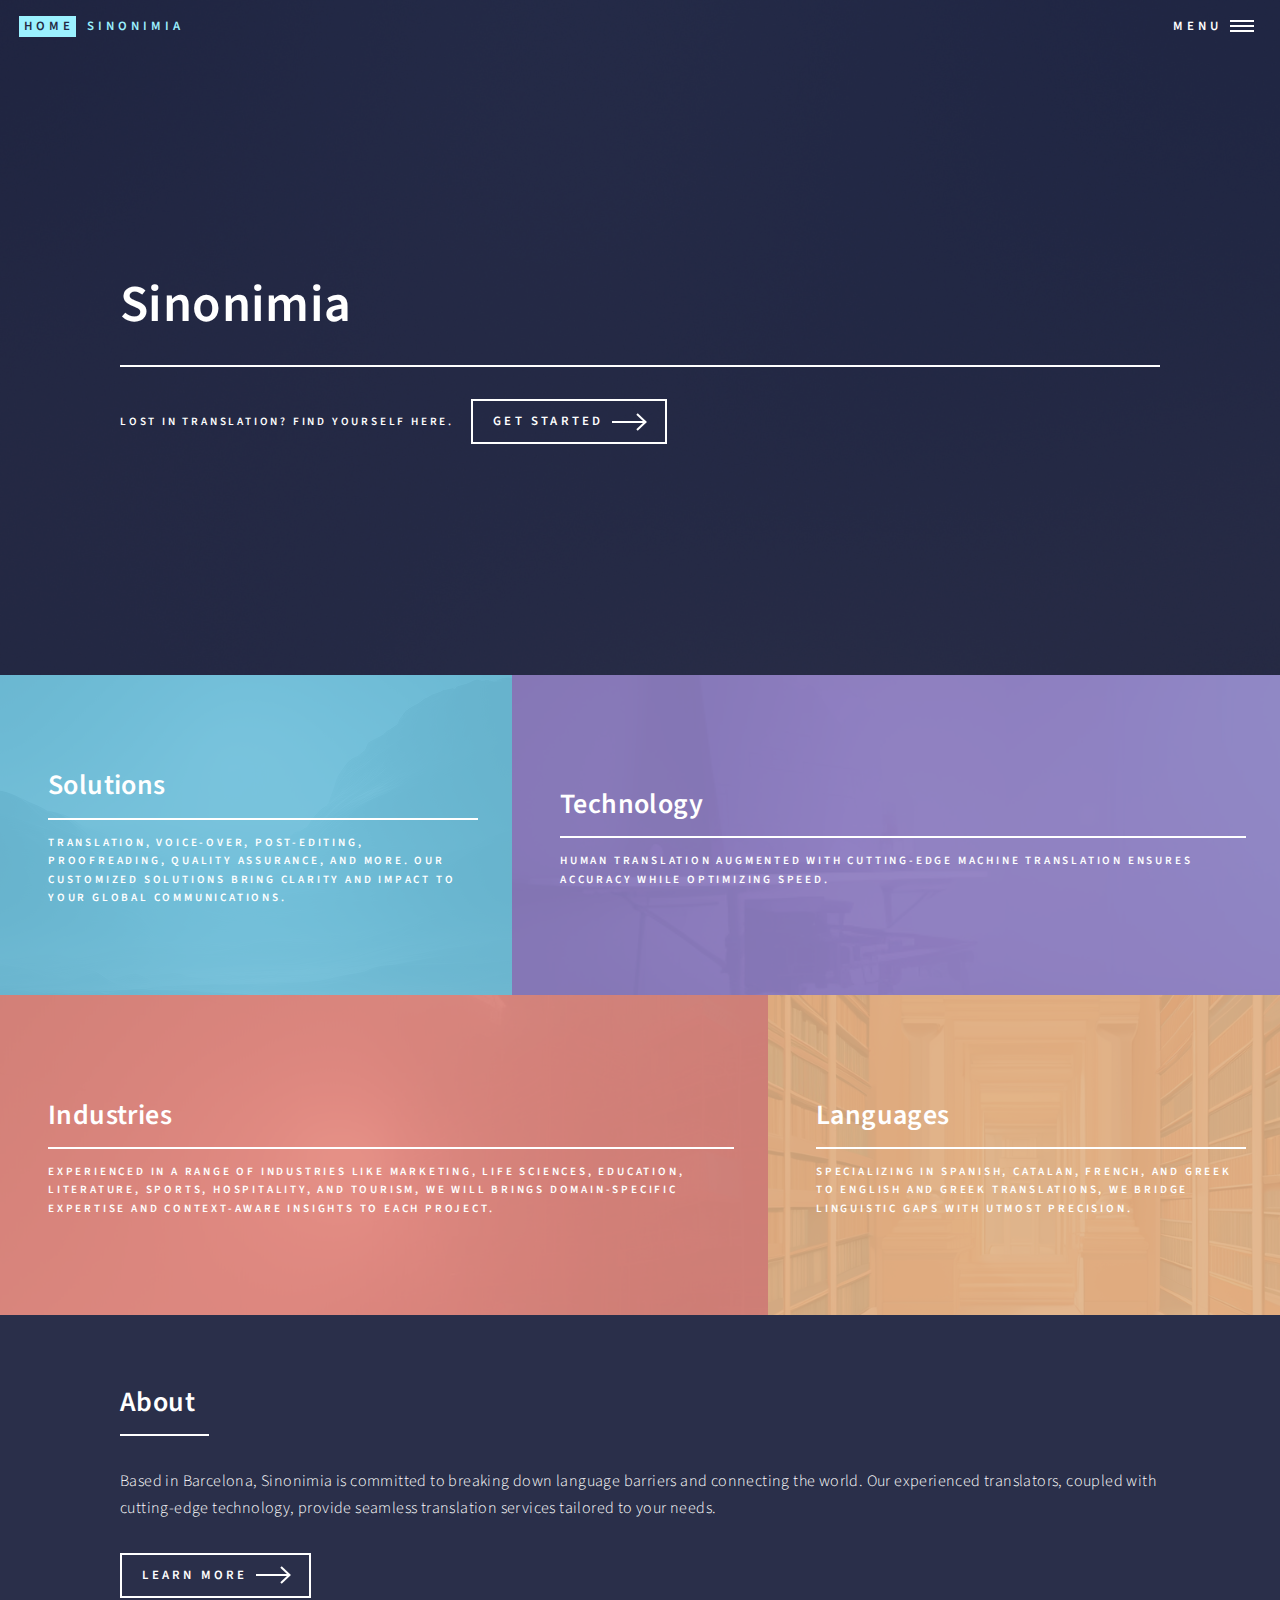
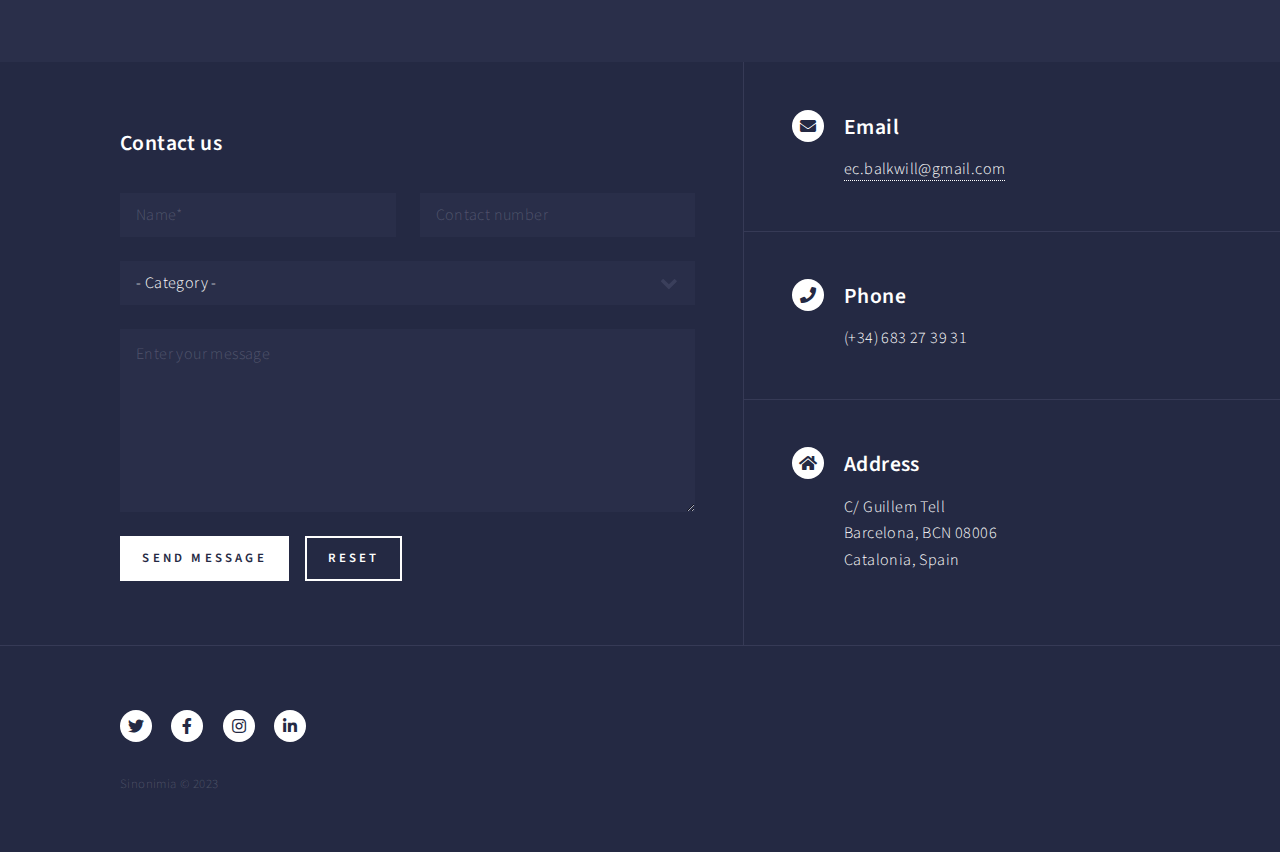
==== commit 7d9dfcbf: "some fixes" ====
--- a/index.html
+++ b/index.html
@@ -113,32 +113,48 @@
 
 					</div>
 
-				<!-- Contact -->
+					<!-- Contact -->
 				
 					<section id="contact">
 						<div class="inner">
 							<section>
-								<form method="post" action="#", id="contactForm">
-									<div class="fields">
-										<div class="field half">
-											<label for="name">Name</label>
-											<input type="text" name="name" id="name" />
-										</div>
-										<div class="field half">
-											<label for="email">Email</label>
-											<input type="text" name="email" id="email" />
-										</div>
-										<div class="field">
-											<label for="message">Message</label>
-											<textarea name="message" id="message" rows="6"></textarea>
-										</div>
-									</div>
-									<ul class="actions">
-										<li><input type="submit" value="Send Message" class="primary" /></li>
-										<li><input type="reset" value="Clear" /></li>
-									</ul>
+								<h3>Contact us</h3>
+								<p></p>
+
+								<form method="post" action="#">
+									<div class="row gtr-uniform">
+										<div class="col-6 col-12-xsmall">
+											<input type="text" name="demo-name" id="demo-name" value="" placeholder="Name*" />
+										</div>
+										<div class="col-6 col-12-xsmall">
+											<input type="email" name="demo-email" id="demo-email" value="" placeholder="Contact number" />
+										</div>
+										<!-- Break -->
+										<div class="col-12">
+											<select name="demo-category" id="demo-category">
+												<option value="">- Category -</option>
+												<option value="1">Translation</option>
+												<option value="1">Proofreading</option>
+												<option value="1">Post-editing</option>
+												<option value="1">QA</option>
+												<option value="1">Other</option>
+											</select>
+										</div>
+										<!-- Break -->
+										<div class="col-12">
+											<textarea name="demo-message" id="demo-message" placeholder="Enter your message" rows="6"></textarea>
+										</div>
+										<!-- Break -->
+										<div class="col-12">
+											<ul class="actions">
+												<li><input type="submit" value="Send Message" class="primary" /></li>
+												<li><input type="reset" value="Reset" /></li>
+											</ul>
+										</div>
+									</div>
 								</form>
 							</section>
+
 							<section class="split">
 								<section>
 									<div class="contact-method">
@@ -166,18 +182,17 @@
 							</section>
 						</div>
 					</section>
-
 				<!-- Footer -->
 					<footer id="footer">
 						<div class="inner">
 							<ul class="icons">
 								<li><a href="https://twitter.com/SinonimiaGlobal" class="icon brands alt fa-twitter"><span class="label">Twitter</span></a></li>
 								<li><a href="#" class="icon brands alt fa-facebook-f"><span class="label">Facebook</span></a></li>
-								<li><a href="#" class="icon brands alt fa-instagram"><span class="label">Instagram</span></a></li>
+								<li><a href="https://www.instagram.com/sinonimiaglobal/" class="icon brands alt fa-instagram"><span class="label">Instagram</span></a></li>
 								<li><a href="https://www.linkedin.com/company/sinonimia/" class="icon brands alt fa-linkedin-in"><span class="label">LinkedIn</span></a></li>
 							</ul>
 							<ul class="copyright">
-								<li>&copy; Sinonimia</li>
+								<li>Sinonimia &copy; 2023</li>
 							</ul>
 						</div>
 					</footer>
@@ -199,7 +214,7 @@
 						var name = $('#name').val();
 						var email = $('#email').val();
 						var message = $('#message').val();
-						var mailtoLink = `mailto:your-email@example.com?subject=Message from ${name}&body=${message}`;
+						var mailtoLink = `mailto:ec.balkwill@gmail.com?subject=Message from ${name}&body=${message}`;
 						window.location.href = mailtoLink;
 					});
 				});
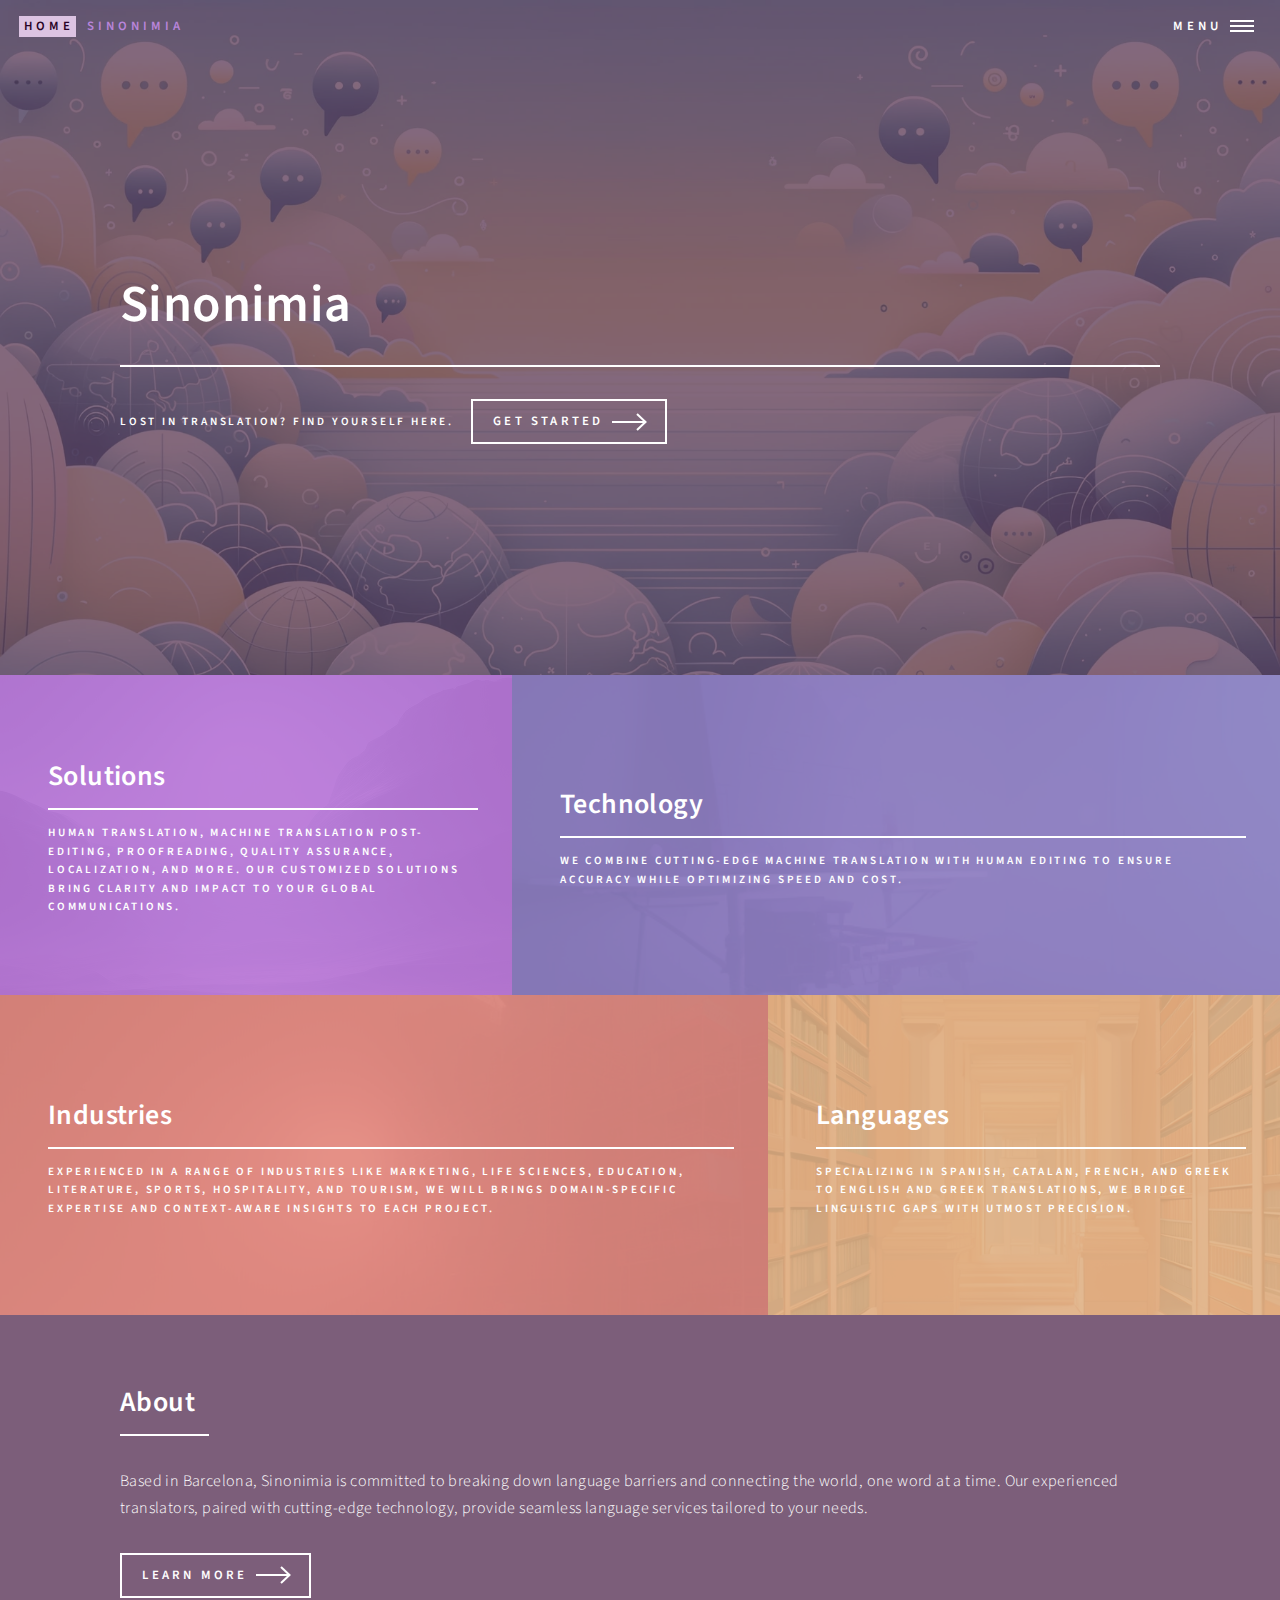
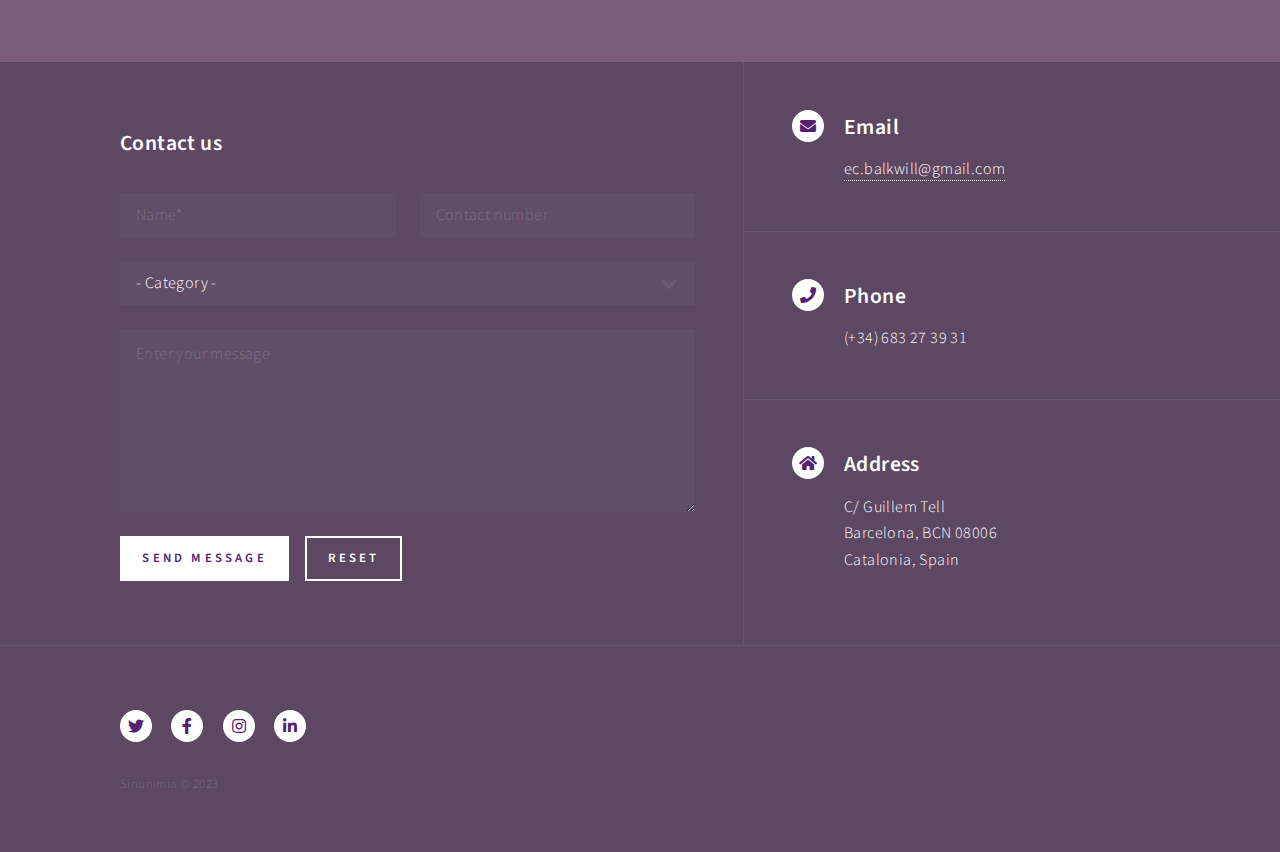
==== commit 0eda00c6: "Purple time" ====
--- a/index.html
+++ b/index.html
@@ -66,7 +66,7 @@
 									</span>
 									<header class="major">
 										<h3><a href="landing.html" class="link">Solutions</a></h3>
-										<p>Translation, Voice-over, Post-editing, proofreading, quality assurance, and more. Our customized solutions bring clarity and impact to your global communications.</p>
+										<p>Human translation, machine translation post-editing, proofreading, quality assurance, localization, and more. Our customized solutions bring clarity and impact to your global communications.</p>
 									</header>
 								</article>
 								<article>
@@ -75,7 +75,7 @@
 									</span>
 									<header class="major">
 										<h3><a href="landing.html" class="link">Technology</a></h3>
-										<p>Human translation augmented with cutting-edge machine translation ensures accuracy while optimizing speed.</p>
+										<p>We combine cutting-edge machine translation with human editing to ensure accuracy while optimizing speed and cost.</p>
 									</header>
 								</article>
 								<article>
@@ -104,7 +104,7 @@
 									<header class="major">
 										<h2>About</h2>
 									</header>
-									<p>Based in Barcelona, Sinonimia is committed to breaking down language barriers and connecting the world. Our experienced translators, coupled with cutting-edge technology, provide seamless translation services tailored to your needs.</p>
+									<p>Based in Barcelona, Sinonimia is committed to breaking down language barriers and connecting the world, one word at a time. Our experienced translators, paired with cutting-edge technology, provide seamless language services tailored to your needs.</p>
 									<ul class="actions">
 										<li><a href="landing.html" class="button next">Learn more</a></li>
 									</ul>
--- a/assets/css/main.css
+++ b/assets/css/main.css
@@ -1,10 +1,10 @@
 @import url(fontawesome-all.min.css);
 @import url("https://fonts.googleapis.com/css?family=Source+Sans+Pro:300,300italic,600,600italic");
 
-/*
-	Forty by HTML5 UP
-	html5up.net | @ajlkn
-	Free for personal and commercial use under the CCA 3.0 license (html5up.net/license)
+/*
+	Forty by HTML5 UP
+	html5up.net | @ajlkn
+	Free for personal and commercial use under the CCA 3.0 license (html5up.net/license)
 */
 
 html, body, div, span, applet, object,
@@ -99,7 +99,7 @@
 	}
 
 	body {
-		background: #242943;
+		background: #5d4763;
 	}
 
 		body.is-preload *, body.is-preload *:before, body.is-preload *:after {
@@ -160,11 +160,11 @@
 
 		a:hover {
 			border-bottom-color: transparent;
-			color: #9bf1ff !important;
+			color: #b985db !important;
 		}
 
 		a:active {
-			color: #53e3fb !important;
+			color: #b985db !important;
 		}
 
 	strong, b {
@@ -1911,7 +1911,7 @@
 		-webkit-appearance: none;
 		-ms-appearance: none;
 		appearance: none;
-		background: rgba(212, 212, 255, 0.035);
+		background: rgba(255, 255, 255, 0.035);
 		border: none;
 		border-radius: 0;
 		color: inherit;
@@ -1941,8 +1941,8 @@
 		input[type="url"]:focus,
 		select:focus,
 		textarea:focus {
-			border-color: #9bf1ff;
-			box-shadow: 0 0 0 2px #9bf1ff;
+			border-color: #b985db;
+			box-shadow: 0 0 0 2px #b985db;
 		}
 
 	select {
@@ -1957,7 +1957,7 @@
 
 		select option {
 			color: #ffffff;
-			background: #242943;
+			background: #56315f;
 		}
 
 		select:focus::-ms-value {
@@ -2041,14 +2041,14 @@
 		input[type="checkbox"]:checked + label:before,
 		input[type="radio"]:checked + label:before {
 			background: #ffffff;
-			border-color: #9bf1ff;
+			border-color: #b985db;
 			content: '\f00c';
-			color: #242943;
+			color: #551f74;
 		}
 
 		input[type="checkbox"]:focus + label:before,
 		input[type="radio"]:focus + label:before {
-			box-shadow: 0 0 0 2px #9bf1ff;
+			box-shadow: 0 0 0 2px #b985db;
 		}
 
 	input[type="radio"] + label:before {
@@ -2135,7 +2135,7 @@
 		.icon.alt:before {
 			background-color: #ffffff;
 			border-radius: 100%;
-			color: #242943;
+			color: #551f74;
 			display: inline-block;
 			height: 2em;
 			line-height: 2em;
@@ -2151,11 +2151,11 @@
 	}
 
 	a.icon.alt:hover:before {
-		background-color: #6fc3df;
+		background-color: #b985db;
 	}
 
 	a.icon.alt:active:before {
-		background-color: #37a6cb;
+		background-color: #b985db;
 	}
 
 /* Image */
@@ -2398,16 +2398,16 @@
 
 				ul.pagination li > .page.active {
 					background-color: #ffffff;
-					color: #242943;
+					color: #551f74;
 				}
 
 					ul.pagination li > .page.active:hover {
-						background-color: #9bf1ff;
-						color: #242943 !important;
+						background-color: #b985db;
+						color: #551f74 !important;
 					}
 
 					ul.pagination li > .page.active:active {
-						background-color: #53e3fb;
+						background-color: #b985db;
 					}
 
 			ul.pagination li:first-child {
@@ -2541,8 +2541,8 @@
 		button:active,
 		.button:hover,
 		.button:active {
-			box-shadow: inset 0 0 0 2px #9bf1ff;
-			color: #9bf1ff;
+			box-shadow: inset 0 0 0 2px #b985db;
+			color: #b985db;
 		}
 
 		input[type="submit"]:active,
@@ -2550,9 +2550,9 @@
 		input[type="button"]:active,
 		button:active,
 		.button:active {
-			background-color: rgba(155, 241, 255, 0.1);
-			box-shadow: inset 0 0 0 2px #53e3fb;
-			color: #53e3fb;
+			background-color: rgba(252, 155, 255, 0.1);
+			box-shadow: inset 0 0 0 2px #b985db;
+			color: #b985db;
 		}
 
 		input[type="submit"].icon:before,
@@ -2636,11 +2636,6 @@
 			input[type="reset"].next:after,
 			input[type="button"].next:after,
 			button.next:after,
-			.button.next:after {
-				background-image: url("data:image/svg+xml;charset=utf8,%3Csvg xmlns='http://www.w3.org/2000/svg' xmlns:xlink='http://www.w3.org/1999/xlink' width='36px' height='24px' viewBox='0 0 36 24' zoomAndPan='disable'%3E%3Cstyle%3Eline %7B stroke: %239bf1ff%3B stroke-width: 2px%3B %7D%3C/style%3E%3Cline x1='0' y1='12' x2='34' y2='12' /%3E%3Cline x1='25' y1='4' x2='34' y2='12.5' /%3E%3Cline x1='25' y1='20' x2='34' y2='11.5' /%3E%3C/svg%3E");
-				opacity: 0;
-				z-index: 1;
-			}
 
 			input[type="submit"].next:hover:after, input[type="submit"].next:active:after,
 			input[type="reset"].next:hover:after,
@@ -2673,7 +2668,7 @@
 		.button.primary {
 			background-color: #ffffff;
 			box-shadow: none;
-			color: #242943;
+			color: #551f74;
 		}
 
 			input[type="submit"].primary:hover, input[type="submit"].primary:active,
@@ -2685,8 +2680,8 @@
 			button.primary:active,
 			.button.primary:hover,
 			.button.primary:active {
-				background-color: #9bf1ff;
-				color: #242943 !important;
+				background-color: #b985db;
+				color: #551f74 !important;
 			}
 
 			input[type="submit"].primary:active,
@@ -2694,7 +2689,7 @@
 			input[type="button"].primary:active,
 			button.primary:active,
 			.button.primary:active {
-				background-color: #53e3fb;
+				background-color: #b985db;
 			}
 
 		input[type="submit"].disabled, input[type="submit"]:disabled,
@@ -2831,7 +2826,7 @@
 			}
 
 			.tiles article:nth-child(6n - 5):before {
-				background-color: #6fc3df;
+				background-color: #bf74dd;
 			}
 
 			.tiles article:nth-child(6n - 4):before {
@@ -2847,7 +2842,7 @@
 			}
 
 			.tiles article:nth-child(6n - 1):before {
-				background-color: #8ea9e8;
+				background-color: #8d59b8;
 			}
 
 			.tiles article:nth-child(6n):before {
@@ -2938,7 +2933,7 @@
 			-webkit-flex-direction: row;
 			-ms-flex-direction: row;
 			flex-direction: row;
-			background-color: #2e3450;
+			background-color: #5c4477;
 		}
 
 			.spotlights > section > .image {
@@ -3000,7 +2995,7 @@
 				-webkit-flex-direction: row-reverse;
 				-ms-flex-direction: row-reverse;
 				flex-direction: row-reverse;
-				background-color: #333856;
+				background-color: #463758;
 			}
 
 				.spotlights > section:nth-child(2n) > .content {
@@ -3114,7 +3109,7 @@
 		display: -webkit-flex;
 		display: -ms-flex;
 		display: flex;
-		background-color: #2a2f4a;
+		background-color: #403349;
 		box-shadow: 0 0 0.25em 0 rgba(0, 0, 0, 0.15);
 		cursor: default;
 		font-weight: 600;
@@ -3145,7 +3140,7 @@
 				-ms-transition: background-color 0.2s ease-in-out, color 0.2s ease-in-out;
 				transition: background-color 0.2s ease-in-out, color 0.2s ease-in-out;
 				background-color: #ffffff;
-				color: #242943;
+				color: #290227;
 				display: inline-block;
 				line-height: 1.65em;
 				margin-right: 0.325em;
@@ -3153,11 +3148,11 @@
 			}
 
 			#header .logo:hover strong {
-				background-color: #9bf1ff;
+				background-color: #dcc3e2;
 			}
 
 			#header .logo:active strong {
-				background-color: #53e3fb;
+				background-color: #9a6db8;
 			}
 
 		#header nav {
@@ -3222,7 +3217,7 @@
 					}
 
 					#header nav a[href="#menu"]:hover:after, #header nav a[href="#menu"]:active:after {
-						opacity: 1;
+						opacity: 0;
 					}
 
 					#header nav a[href="#menu"]:last-child {
@@ -3259,11 +3254,11 @@
 		}
 
 			#header.alt.style1 .logo strong {
-				color: #6fc3df;
+				color: #bf74dd;
 			}
 
 			#header.alt.style2 .logo strong {
-				color: #8d82c4;
+				color: #4e2061;
 			}
 
 			#header.alt.style3 .logo strong {
@@ -3380,7 +3375,7 @@
 		-webkit-align-items: center;
 		-ms-align-items: center;
 		align-items: center;
-		background-image: url("../../images/banner.jpg");
+		background-image: url("../../images/banner.png");
 		display: -moz-flex;
 		display: -webkit-flex;
 		display: -ms-flex;
@@ -3410,12 +3405,12 @@
 			-ms-transition-delay: 0.75s;
 			transition-delay: 0.75s;
 			pointer-events: none;
-			background-color: #242943;
+			background-color: #5a3655;
 			content: '';
 			display: block;
 			height: 100%;
 			left: 0;
-			opacity: 0.85;
+			opacity: 0.75;
 			position: absolute;
 			top: 0;
 			width: 100%;
@@ -3491,11 +3486,11 @@
 			}
 
 		#banner.style1:after {
-			background-color: #6fc3df;
+			background-color: #bf74dd;
 		}
 
 		#banner.style2:after {
-			background-color: #8d82c4;
+			background-color: #573e61;
 		}
 
 		#banner.style3:after {
@@ -3589,7 +3584,7 @@
 /* Main */
 
 	#main {
-		background-color: #2a2f4a;
+		background-color: #7c5e7a;
 	}
 
 		#main > * {
@@ -3798,7 +3793,7 @@
 		-ms-justify-content: center;
 		justify-content: center;
 		pointer-events: none;
-		background: rgba(36, 41, 67, 0.9);
+		background: rgba(53, 36, 67, 0.9);
 		box-shadow: none;
 		height: 100%;
 		left: 0;
@@ -3922,11 +3917,11 @@
 			}
 
 			#menu .close:hover:after, #menu .close:active:after {
-				opacity: 1;
+				opacity: 0;
 			}
 
 	body.is-ie #menu {
-		background: rgba(42, 47, 74, 0.975);
+		background: rgba(0, 38, 255, 0.975);
 	}
 
 	body.is-menu-visible #wrapper {
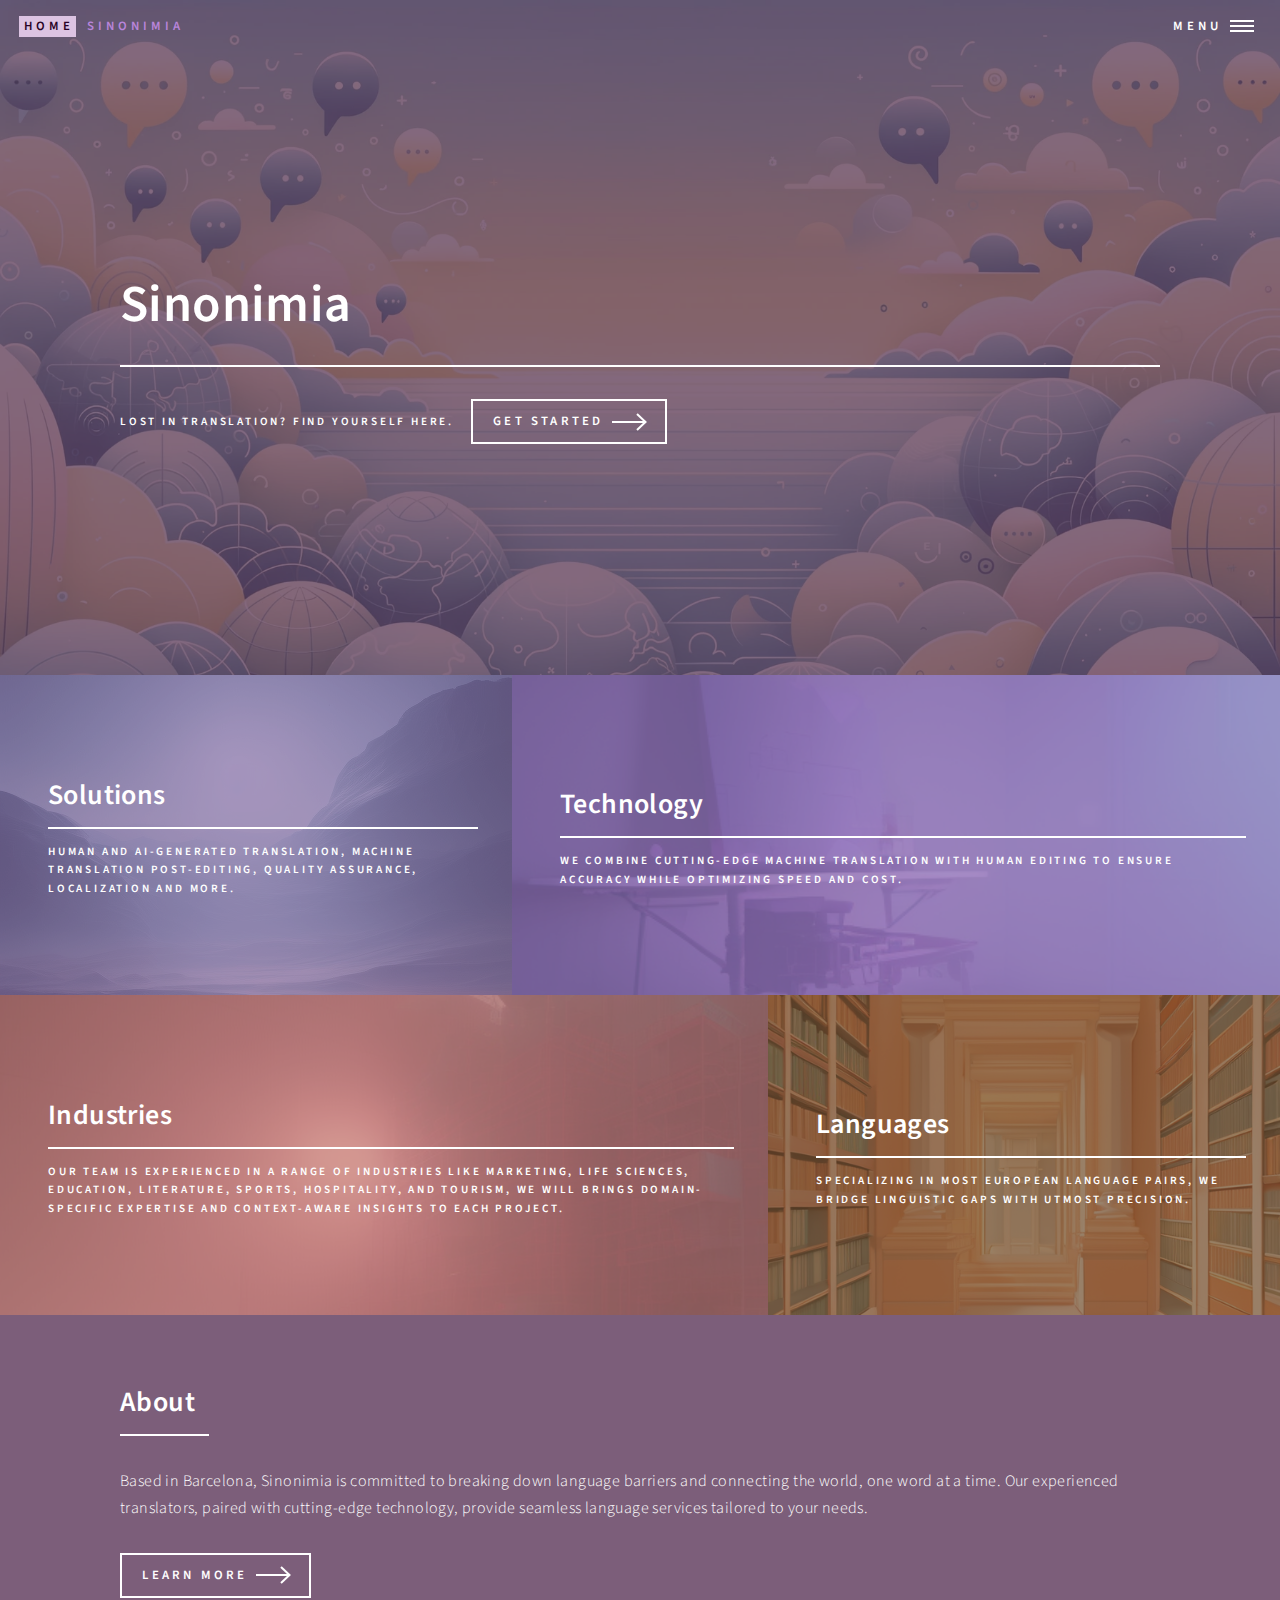
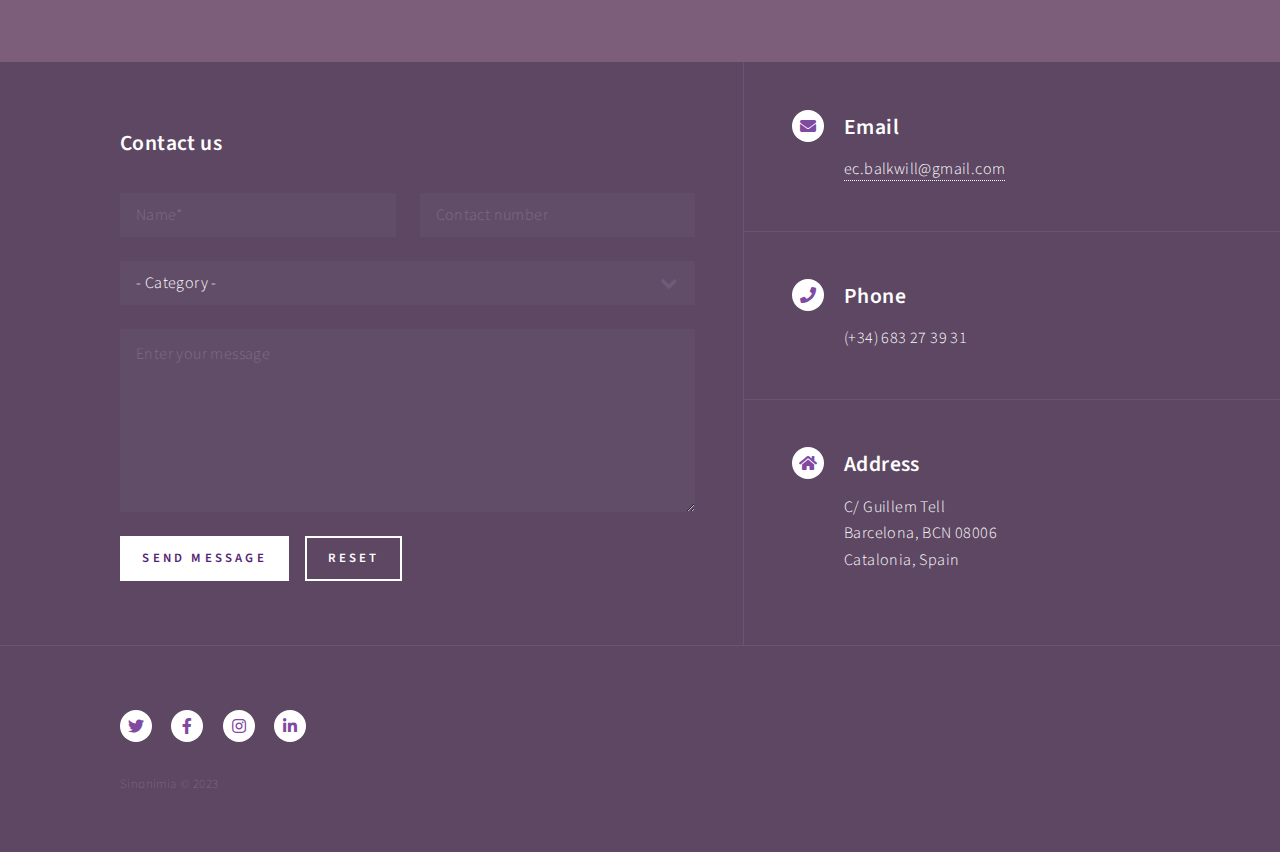
==== commit ac7aa3db: "Purple and images" ====
--- a/index.html
+++ b/index.html
@@ -66,7 +66,7 @@
 									</span>
 									<header class="major">
 										<h3><a href="landing.html" class="link">Solutions</a></h3>
-										<p>Human translation, machine translation post-editing, proofreading, quality assurance, localization, and more. Our customized solutions bring clarity and impact to your global communications.</p>
+										<p>Human and AI-generated translation, machine translation post-editing, quality assurance, localization and more.</p>
 									</header>
 								</article>
 								<article>
@@ -84,7 +84,7 @@
 									</span>
 									<header class="major">
 										<h3><a href="landing.html" class="link">Industries</a></h3>
-										<p>Experienced in a range of industries like marketing, life sciences, education, literature, sports, hospitality, and tourism, we will brings domain-specific expertise and context-aware insights to each project.</p>
+										<p>Our Team is Experienced in a range of industries like marketing, life sciences, education, literature, sports, hospitality, and tourism, we will brings domain-specific expertise and context-aware insights to each project.</p>
 									</header>
 								</article>
 								<article>
@@ -93,7 +93,7 @@
 									</span>
 									<header class="major">
 										<h3><a href="landing.html" class="link">Languages</a></h3>
-										<p>Specializing in Spanish, Catalan, French, and Greek to English and Greek translations, we bridge linguistic gaps with utmost precision.</p>
+										<p>Specializing in  most European language pairs, we bridge linguistic gaps with utmost precision. </p>
 									</header>
 								</article>
 							</section>
--- a/assets/css/main.css
+++ b/assets/css/main.css
@@ -2135,7 +2135,7 @@
 		.icon.alt:before {
 			background-color: #ffffff;
 			border-radius: 100%;
-			color: #551f74;
+			color: #804aa0;
 			display: inline-block;
 			height: 2em;
 			line-height: 2em;
@@ -2826,19 +2826,19 @@
 			}
 
 			.tiles article:nth-child(6n - 5):before {
-				background-color: #bf74dd;
+				background-color: #9057a780;
 			}
 
 			.tiles article:nth-child(6n - 4):before {
-				background-color: #8d82c4;
+				background-color: #8d82c4a2;
 			}
 
 			.tiles article:nth-child(6n - 3):before {
-				background-color: #ec8d81;
+				background-color: #ec8d819a;
 			}
 
 			.tiles article:nth-child(6n - 2):before {
-				background-color: #e7b788;
+				background-color: #7c562fb4;
 			}
 
 			.tiles article:nth-child(6n - 1):before {
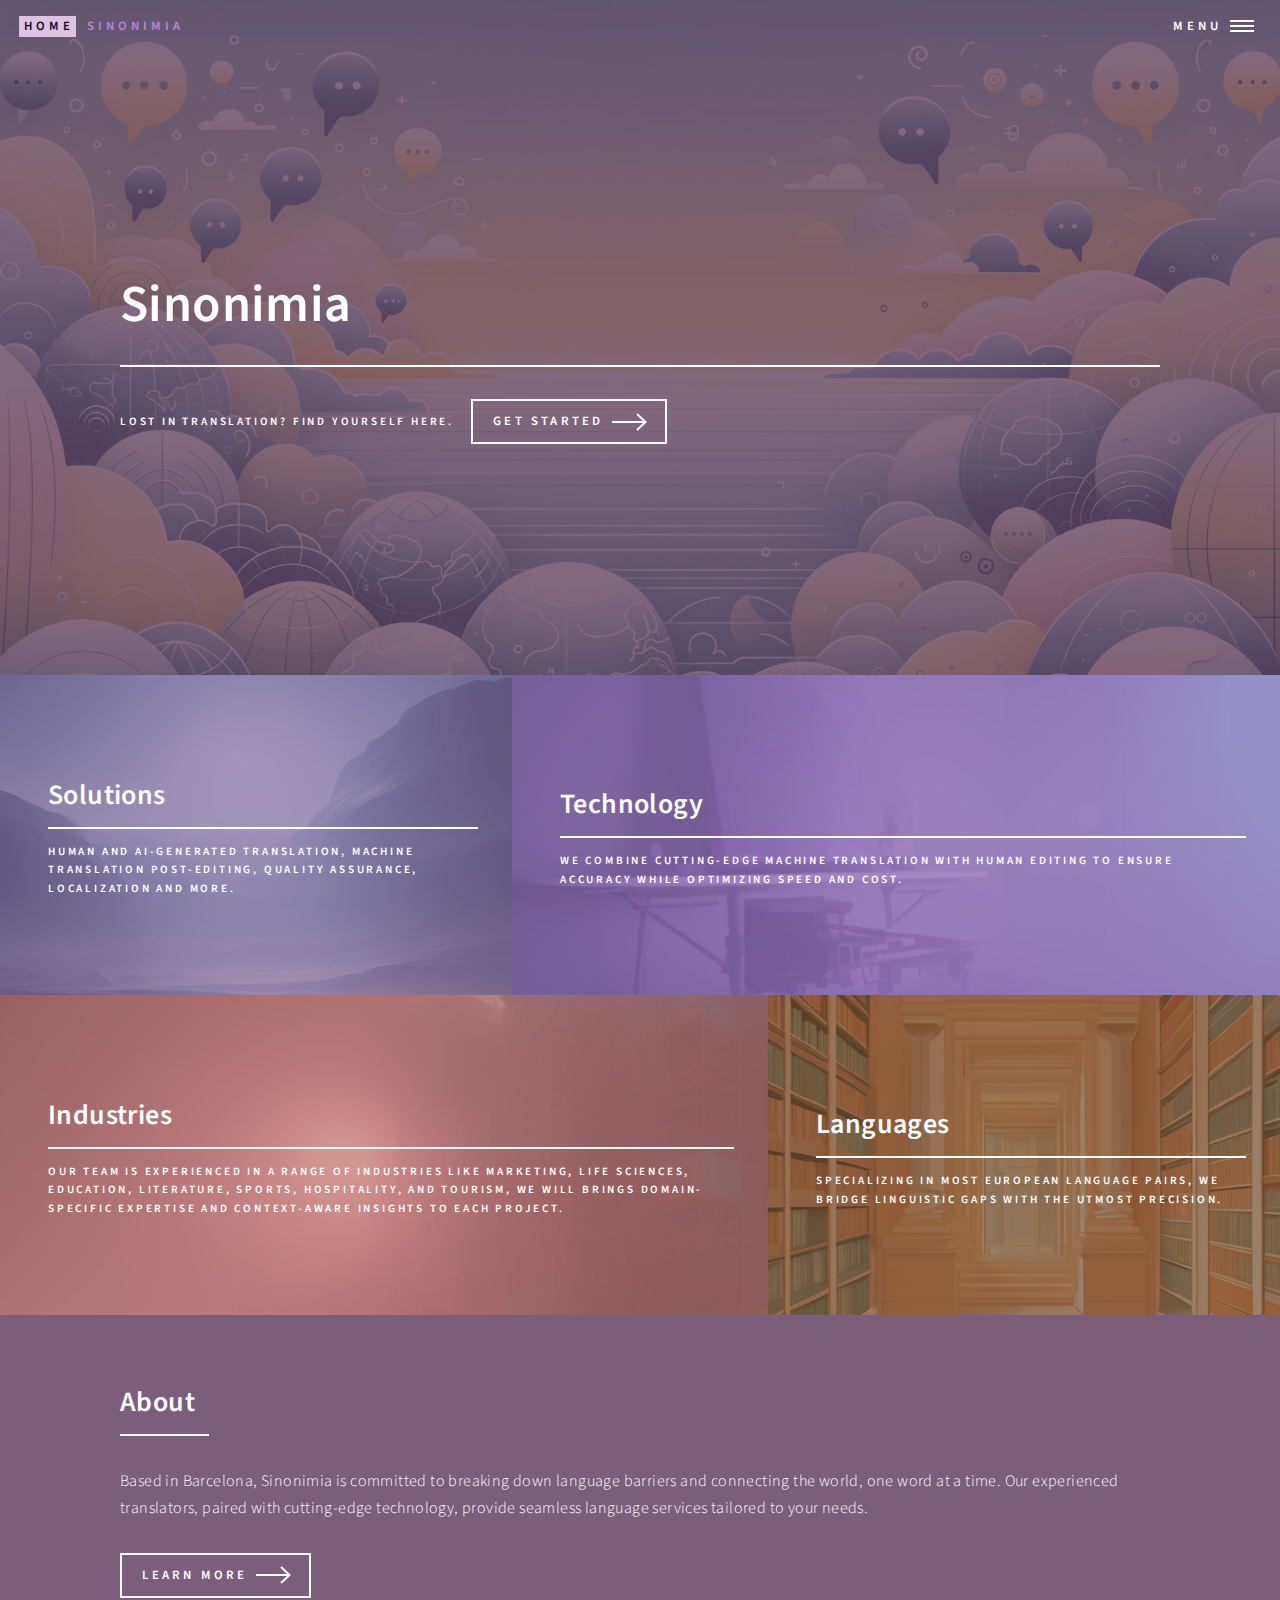
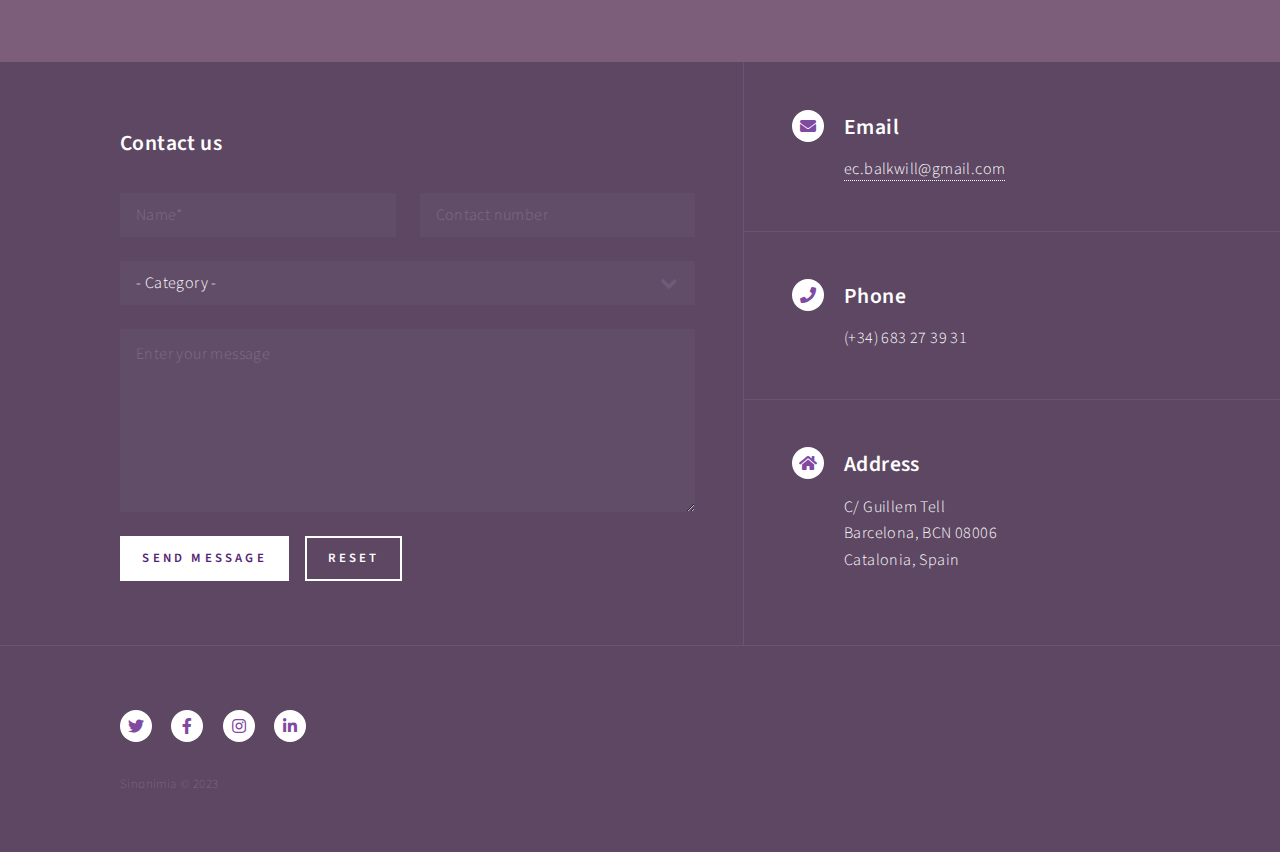
==== commit 776dec06: "Spelling" ====
--- a/index.html
+++ b/index.html
@@ -93,7 +93,7 @@
 									</span>
 									<header class="major">
 										<h3><a href="landing.html" class="link">Languages</a></h3>
-										<p>Specializing in  most European language pairs, we bridge linguistic gaps with utmost precision. </p>
+										<p>Specializing in  most European language pairs, we bridge linguistic gaps with the utmost precision. </p>
 									</header>
 								</article>
 							</section>
